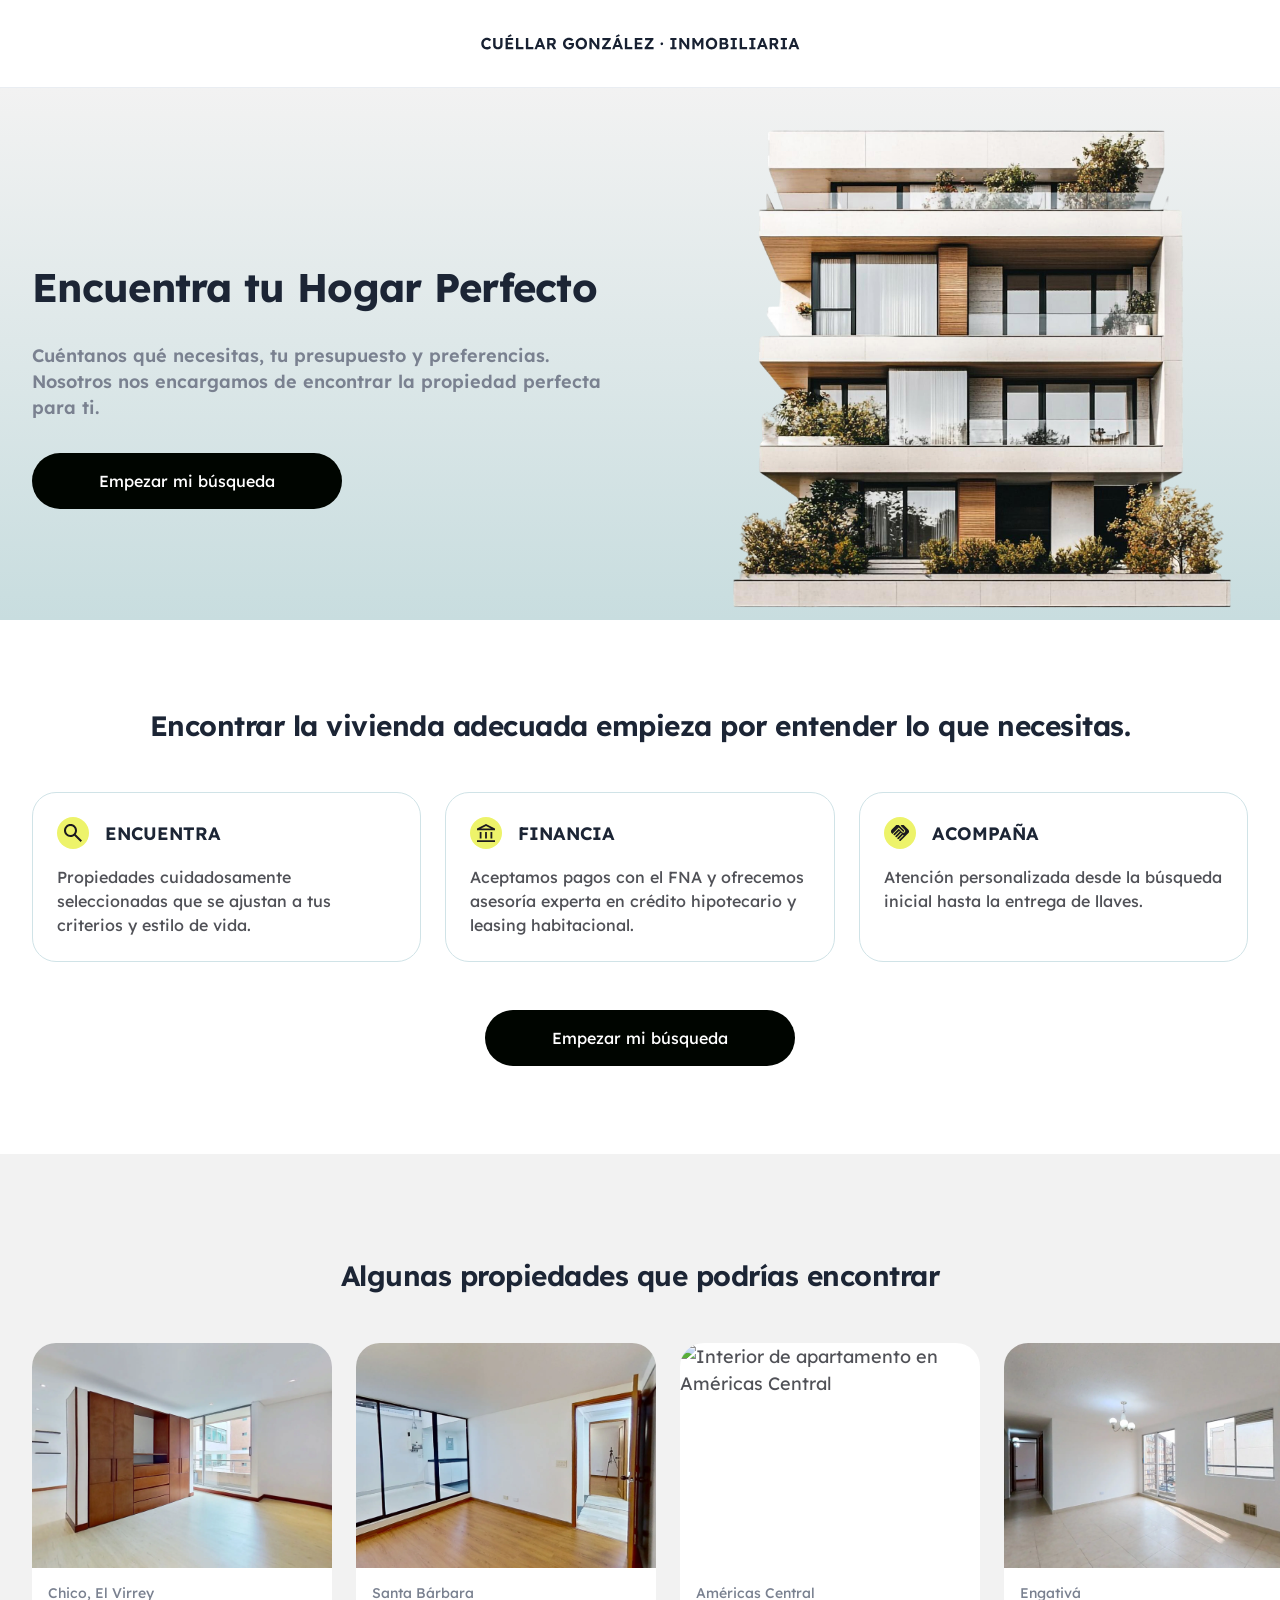
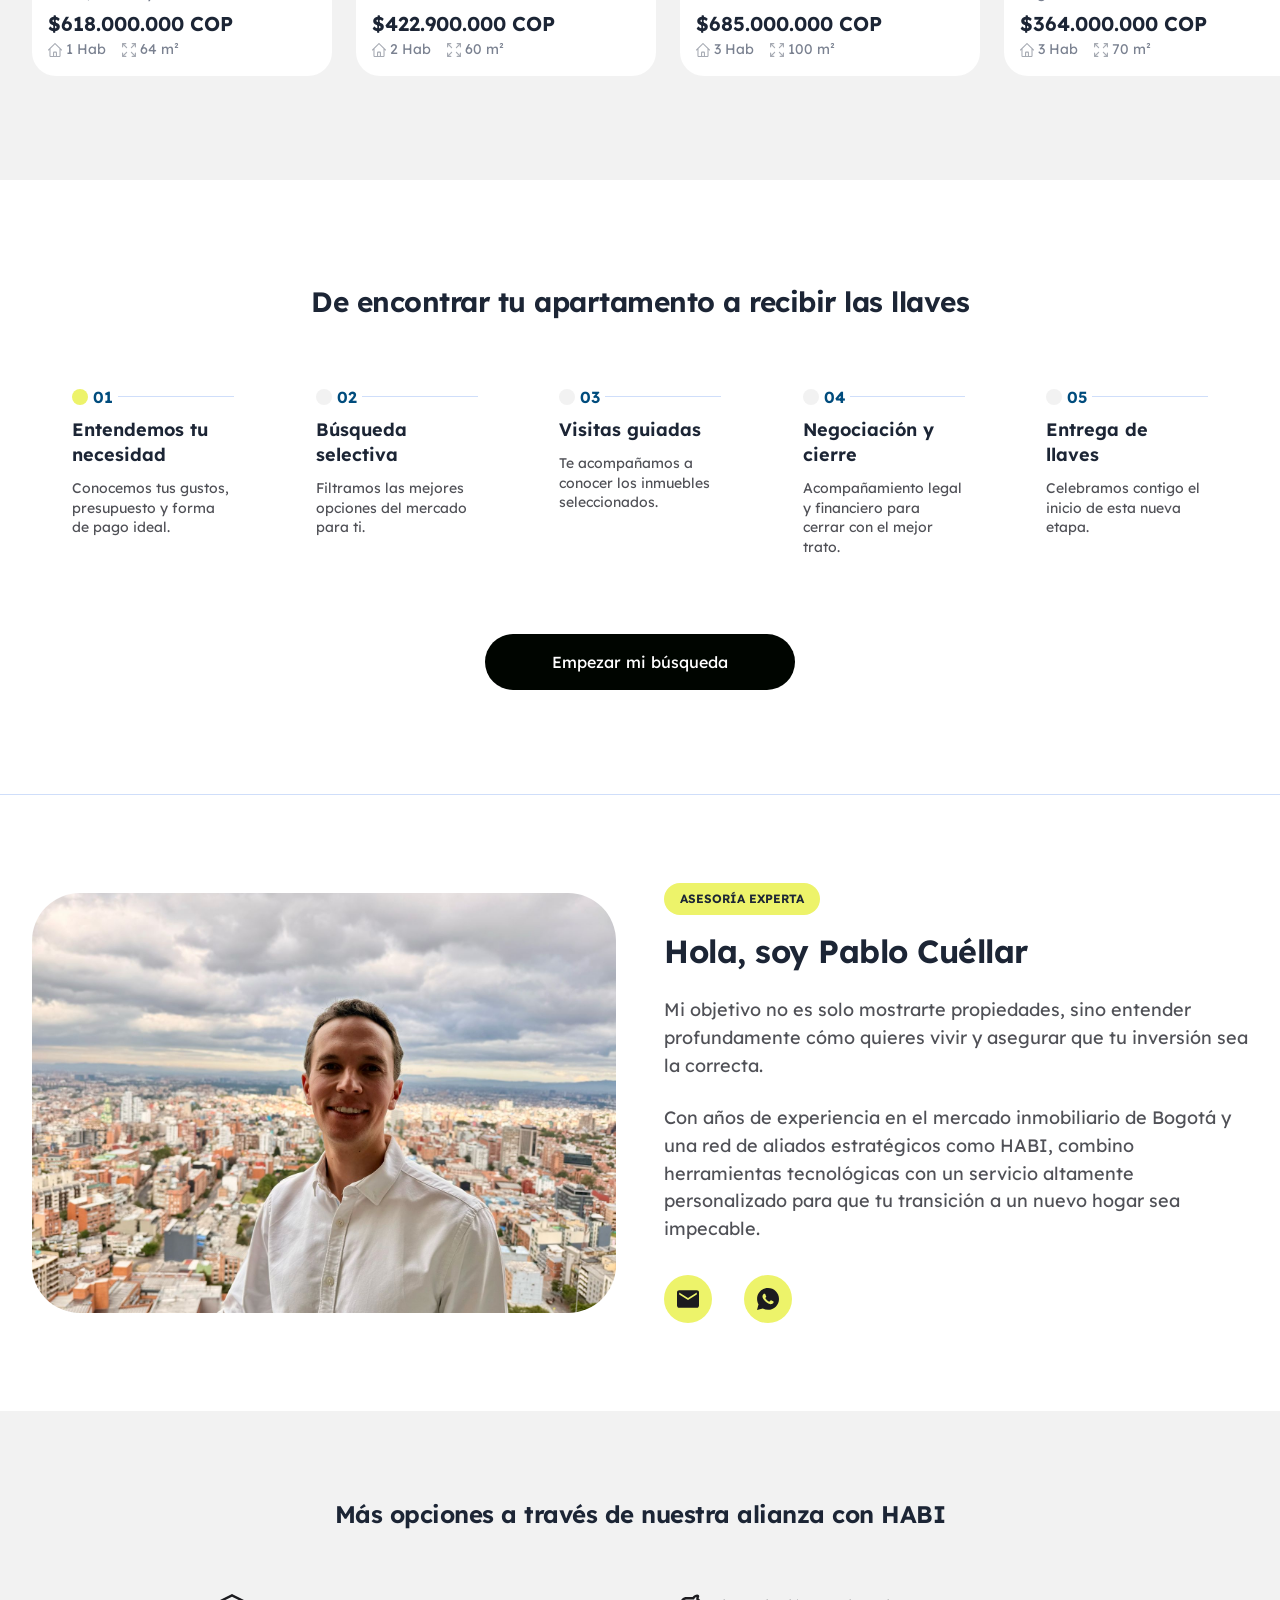
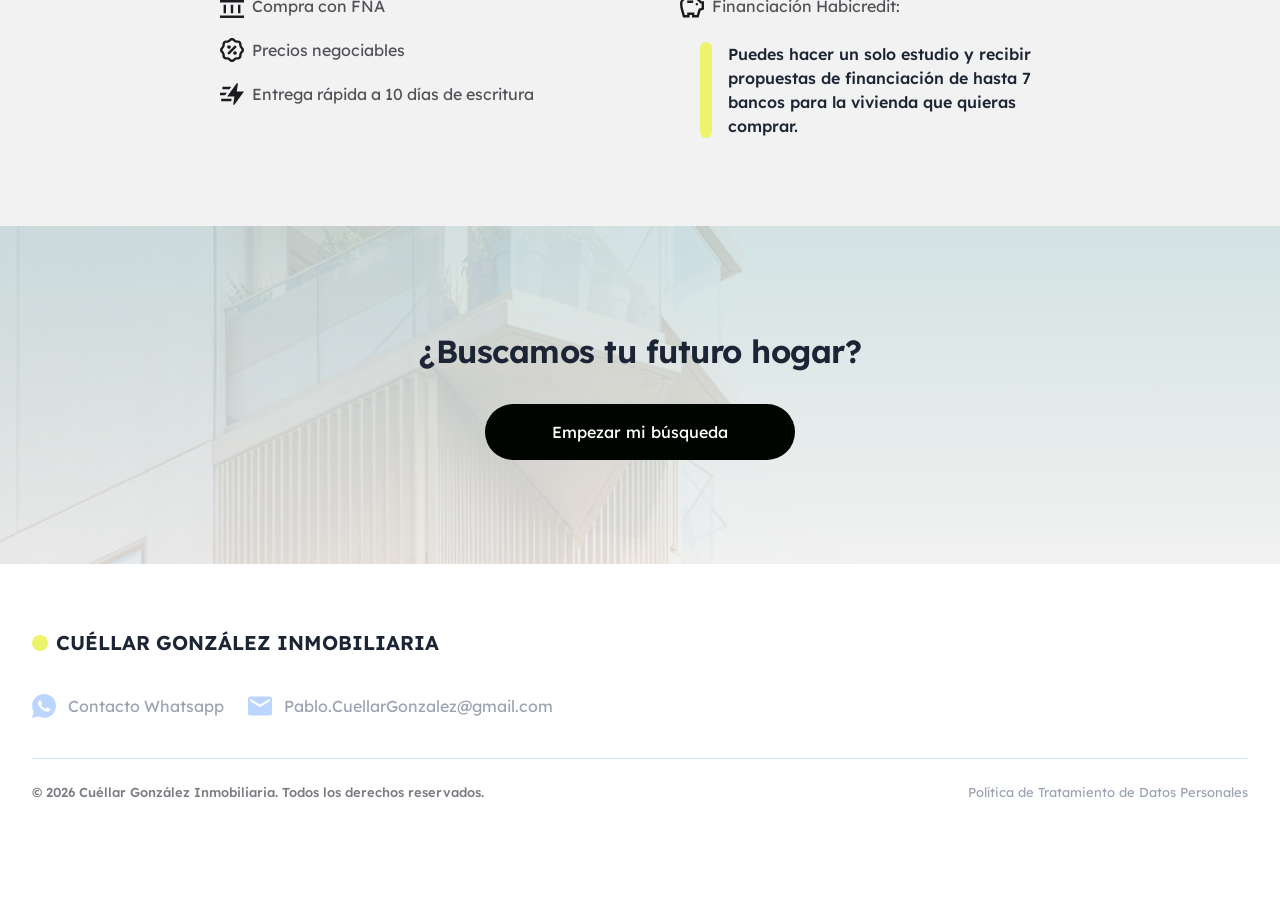
==== index.html @ c47282d3 "Build responsive landing page" ====
<!DOCTYPE html>
<html lang="es">
<head>
  <meta charset="UTF-8">
  <meta name="viewport" content="width=device-width, initial-scale=1.0">
  <title>Cuéllar González · Inmobiliaria</title>
  <link rel="stylesheet" href="style.css">
</head>
<body>
  <header class="site-header"><a href="#inicio" aria-label="Cuéllar González Inmobiliaria, inicio"><img src="Assets/Logo/Logo_CuellarGonzalez.svg" alt="Cuéllar González · Inmobiliaria" width="350" height="20"></a></header>
  <main id="inicio">
    <section class="hero" aria-labelledby="hero-title">
      <div class="container hero-layout">
        <div class="hero-copy"><h1 id="hero-title">Encuentra tu Hogar Perfecto</h1><p>Cuéntanos qué necesitas, tu presupuesto y preferencias. Nosotros nos encargamos de encontrar la propiedad perfecta para ti.</p><button class="button" type="button">Empezar mi búsqueda</button></div>
        <div class="hero-image"><img src="Assets/Images/Hero image.png" alt="Edificio de apartamentos con balcones y terrazas" width="819" height="854" fetchpriority="high"></div>
      </div>
    </section>
    <section class="section services" aria-labelledby="services-title"><div class="container">
      <h2 id="services-title">Encontrar la vivienda adecuada empieza por entender lo que necesitas.</h2>
      <div class="service-grid">
        <article class="card service-card"><h3><span class="icon-circle"><img class="icon " src="Assets/Icons/Search.svg" alt="" width="24" height="24"></span>ENCUENTRA</h3><p>Propiedades cuidadosamente seleccionadas que se ajustan a tus criterios y estilo de vida.</p></article>
        <article class="card service-card"><h3><span class="icon-circle"><img class="icon " src="Assets/Icons/Finance.svg" alt="" width="24" height="24"></span>FINANCIA</h3><p>Aceptamos pagos con el FNA y ofrecemos asesoría experta en crédito hipotecario y leasing habitacional.</p></article>
        <article class="card service-card"><h3><span class="icon-circle"><img class="icon " src="Assets/Icons/Support.svg" alt="" width="24" height="24"></span>ACOMPAÑA</h3><p>Atención personalizada desde la búsqueda inicial hasta la entrega de llaves.</p></article>
      </div><div class="section-action"><button class="button" type="button">Empezar mi búsqueda</button></div>
    </div></section>
    <section class="section properties" aria-labelledby="properties-title">
      <div class="container"><h2 id="properties-title">Algunas propiedades que podrías encontrar</h2></div>
      <div class="property-track" role="region" aria-label="Propiedades" tabindex="0">
        <article class="card property-card"><img class="property-image" src="Assets/Properties/aptoChico1.webp" alt="Interior de apartamento en Chico, El Virrey" width="2133" height="1200"><div class="property-body"><h3>Chico, El Virrey</h3><p class="property-price">$618.000.000 COP</p><p class="property-meta"><span><img class="icon " src="Assets/Icons/Habitaciones.svg" alt="" width="24" height="24">1 Hab</span><span><img class="icon " src="Assets/Icons/sq meters.svg" alt="" width="24" height="24">64 m²</span></p></div></article>
        <article class="card property-card"><img class="property-image" src="Assets/Properties/aptoSantaBarbara2.webp" alt="Interior de apartamento en Santa Bárbara" width="2133" height="1200"><div class="property-body"><h3>Santa Bárbara</h3><p class="property-price">$422.900.000 COP</p><p class="property-meta"><span><img class="icon " src="Assets/Icons/Habitaciones.svg" alt="" width="24" height="24">2 Hab</span><span><img class="icon " src="Assets/Icons/sq meters.svg" alt="" width="24" height="24">60 m²</span></p></div></article>
        <article class="card property-card"><img class="property-image" src="Assets/Properties/aptoAméricasCentral3.webp" alt="Interior de apartamento en Américas Central" width="2133" height="1200"><div class="property-body"><h3>Américas Central</h3><p class="property-price">$685.000.000 COP</p><p class="property-meta"><span><img class="icon " src="Assets/Icons/Habitaciones.svg" alt="" width="24" height="24">3 Hab</span><span><img class="icon " src="Assets/Icons/sq meters.svg" alt="" width="24" height="24">100 m²</span></p></div></article>
        <article class="card property-card"><img class="property-image" src="Assets/Properties/aptoEnagtiva4.webp" alt="Interior de apartamento en Engativá" width="2133" height="1200"><div class="property-body"><h3>Engativá</h3><p class="property-price">$364.000.000 COP</p><p class="property-meta"><span><img class="icon " src="Assets/Icons/Habitaciones.svg" alt="" width="24" height="24">3 Hab</span><span><img class="icon " src="Assets/Icons/sq meters.svg" alt="" width="24" height="24">70 m²</span></p></div></article>
        <article class="card property-card"><img class="property-image" src="Assets/Properties/aptoPlazaImperial5.webp" alt="Interior de apartamento en Plaza Imperial, Suba" width="2133" height="1200"><div class="property-body"><h3>Plaza Imperial / Suba</h3><p class="property-price">$227.000.000 COP</p><p class="property-meta"><span><img class="icon " src="Assets/Icons/Habitaciones.svg" alt="" width="24" height="24">3 Hab</span><span><img class="icon " src="Assets/Icons/sq meters.svg" alt="" width="24" height="24">46 m²</span></p></div></article>
      </div>
    </section>
    <section class="section journey" aria-labelledby="journey-title"><div class="container">
      <h2 id="journey-title">De encontrar tu apartamento a recibir las llaves</h2>
      <ol class="journey-list">
        <li><span class="step-number" aria-hidden="true">01</span><div class="step-copy"><h3>Entendemos tu necesidad</h3><p>Conocemos tus gustos, presupuesto y forma de pago ideal.</p></div></li>
        <li><span class="step-number" aria-hidden="true">02</span><div class="step-copy"><h3>Búsqueda selectiva</h3><p>Filtramos las mejores opciones del mercado para ti.</p></div></li>
        <li><span class="step-number" aria-hidden="true">03</span><div class="step-copy"><h3>Visitas guiadas</h3><p>Te acompañamos a conocer los inmuebles seleccionados.</p></div></li>
        <li><span class="step-number" aria-hidden="true">04</span><div class="step-copy"><h3>Negociación y cierre</h3><p>Acompañamiento legal y financiero para cerrar con el mejor trato.</p></div></li>
        <li><span class="step-number" aria-hidden="true">05</span><div class="step-copy"><h3>Entrega de llaves</h3><p>Celebramos contigo el inicio de esta nueva etapa.</p></div></li>
      </ol><div class="section-action"><button class="button" type="button">Empezar mi búsqueda</button></div>
    </div></section>
    <section class="section profile" aria-labelledby="profile-title"><div class="container profile-layout">
      <img class="portrait" src="Assets/Team/Foto_Pablo.jpeg" alt="Pablo Cuéllar con una vista de Bogotá al fondo" width="1600" height="1200">
      <div class="profile-copy"><span class="badge">ASESORÍA EXPERTA</span><h2 id="profile-title">Hola, soy Pablo Cuéllar</h2><p>Mi objetivo no es solo mostrarte propiedades, sino entender profundamente cómo quieres vivir y asegurar que tu inversión sea la correcta.</p><p>Con años de experiencia en el mercado inmobiliario de Bogotá y una red de aliados estratégicos como HABI, combino herramientas tecnológicas con un servicio altamente personalizado para que tu transición a un nuevo hogar sea impecable.</p>
        <div class="contact-actions"><a class="icon-circle" href="mailto:Pablo.CuellarGonzalez@gmail.com" aria-label="Enviar correo a Pablo"><img class="icon " src="Assets/Icons/Email.svg" alt="" width="24" height="24"></a><button class="icon-circle" type="button" aria-label="Contacto Whatsapp"><img class="icon " src="Assets/Icons/Whatsapp.svg" alt="" width="24" height="24"></button></div>
      </div>
    </div></section>
    <section class="section alliance" aria-labelledby="alliance-title"><div class="container">
      <h2 id="alliance-title">Más opciones a través de nuestra alianza con HABI</h2>
      <div class="alliance-layout"><ul class="benefit-list">
        <li><img class="icon " src="Assets/Icons/Finance.svg" alt="" width="24" height="24">Compra con FNA</li><li><img class="icon " src="Assets/Icons/Discount.svg" alt="" width="24" height="24">Precios negociables</li><li><img class="icon " src="Assets/Icons/Fast.svg" alt="" width="24" height="24">Entrega rápida a 10 días de escritura</li>
      </ul><div class="financing"><p><img class="icon " src="Assets/Icons/savings.svg" alt="" width="24" height="24">Financiación Habicredit:</p><p class="financing-detail">Puedes hacer un solo estudio y recibir propuestas de financiación de hasta 7 bancos para la vivienda que quieras comprar.</p></div></div>
    </div></section>
    <section class="final-cta" aria-labelledby="cta-title">
      <div class="container"><h2 id="cta-title">¿Buscamos tu futuro hogar?</h2><button class="button" type="button">Empezar mi búsqueda</button></div>
    </section>
  </main>
  <footer class="site-footer"><div class="container">
    <p class="footer-brand">CUÉLLAR GONZÁLEZ<span class="desktop-brand"> INMOBILIARIA</span></p><p class="mobile-brand">Inmobiliaria &amp; Aliado HABI</p>
    <div class="footer-contact"><button type="button"><img class="icon " src="Assets/Icons/Whatsapp.svg" alt="" width="24" height="24">Contacto Whatsapp</button><a href="mailto:Pablo.CuellarGonzalez@gmail.com"><img class="icon " src="Assets/Icons/Email.svg" alt="" width="24" height="24">Pablo.CuellarGonzalez@gmail.com</a></div>
    <div class="footer-bottom"><p>© 2026 Cuéllar González Inmobiliaria. Todos los derechos reservados.</p><a href="Assets/Documents/Politica_Tratamiento_Datos_Persona_Natural_Agente_Inmobiliario.docx">Política de Tratamiento de Datos Personales</a></div>
  </div></footer>
</body>
</html>
---- style.css ----
@font-face {
  font-family: "Lexend Deca";
  src: url("Assets/Fonts/Lexend_Deca/LexendDeca-VariableFont_wght.ttf") format("truetype");
  font-weight: 100 900;
  font-style: normal;
  font-display: swap;
}

:root {
  --color-text: #1c2535;
  --color-body: #505157;
  --color-muted: #7a8190;
  --color-white: #fff;
  --color-gray: #f2f2f2;
  --color-yellow: #edf36a;
  --color-line: #d0e3e7;
  --color-blue-line: #cfdefa;
  --color-button: #000500;
  --color-step: #004c7d;
  --font-family: "Lexend Deca", sans-serif;
  --font-body: 18px;
  --font-h1: 40px;
  --font-h2: 28px;
  --space-small: 16px;
  --space-medium: 24px;
  --space-large: 48px;
  --section-space: 88px;
  --radius-card: 24px;
  --radius-portrait: 48px;
  --radius-pill: 999px;
  --container-width: 1260px;
  --gutter: 32px;
}

* { box-sizing: border-box; }
body { margin: 0; font-family: var(--font-family); font-size: var(--font-body); line-height: 1.5; color: var(--color-body); background: var(--color-white); }
h1, h2, h3, p { margin: 0; }
h1, h2, h3 { color: var(--color-text); }
h1 { font-size: var(--font-h1); font-weight: 700; line-height: 1.2; letter-spacing: -.7px; }
h2 { font-size: var(--font-h2); font-weight: 650; line-height: 1.3; letter-spacing: -.5px; }
h3 { font-size: 18px; font-weight: 650; line-height: 1.4; }
img { display: block; max-width: 100%; }
button, a { -webkit-tap-highlight-color: transparent; }
button { font: inherit; cursor: pointer; }
a { color: inherit; text-decoration: none; }
a:focus-visible, button:focus-visible, [tabindex]:focus-visible { outline: 3px solid var(--color-step); outline-offset: 5px; }
.container { width: min(var(--container-width), calc(100% - 2 * var(--gutter))); margin-inline: auto; }
.section { padding-block: var(--section-space); }
.section h2 { text-align: center; }
.button { display: inline-flex; justify-content: center; align-items: center; width: 310px; max-width: 100%; min-height: 56px; padding: 14px 24px; border: 0; border-radius: var(--radius-pill); background: var(--color-button); color: var(--color-white); font-size: 16px; font-weight: 450; line-height: 1.5; }
.section-action { margin-top: var(--space-large); text-align: center; }
.icon { flex-shrink: 0; width: 24px; height: 24px; object-fit: contain; }
.icon-circle { display: inline-flex; align-items: center; justify-content: center; flex-shrink: 0; width: 32px; height: 32px; border: 0; border-radius: 50%; background: var(--color-yellow); padding: 7px; }
.icon-circle .icon { width: 100%; height: 100%; }
.card { overflow: hidden; border-radius: var(--radius-card); background: var(--color-white); }
.site-header { height: 88px; display: flex; align-items: center; justify-content: center; border-bottom: 1px solid #e9edf2; }
.site-header a { width: min(400px, calc(100% - 40px)); padding: 16px 0; }
.site-header img { width: 100%; height: auto; }
.hero { background: linear-gradient(#f2f2f2, #c8dddf); }
.hero-layout { display: grid; grid-template-columns: 1fr 1fr; gap: 48px; height: 532px; align-items: center; }
.hero-copy { transform: translateY(32px); }
.hero-copy p { max-width: 580px; margin: 32px 0; color: var(--color-muted); font-weight: 600; line-height: 1.45; }
.hero-image { width: 550px; max-width: 100%; height: 100%; justify-self: end; overflow: hidden; position: relative; }
.hero-image img { position: absolute; width: 100%; max-width: none; height: auto; bottom: -65px; left: 0; }
.service-grid { display: grid; grid-template-columns: repeat(3, minmax(0, 1fr)); gap: 24px; margin-top: 48px; }
.service-card { border: 1px solid var(--color-line); padding: 24px; }
.service-card h3 { display: flex; align-items: center; gap: 16px; font-size: 18px; }
.service-card p { font-size: 16px; font-weight: 450; margin-top: 16px; line-height: 1.5; }
.services { padding-bottom: 88px; }
.properties { background: var(--color-gray); padding-block: 104px; }
.property-track { display: flex; gap: 24px; overflow-x: auto; scroll-snap-type: x mandatory; scroll-padding-inline: max(var(--gutter), calc((100vw - var(--container-width)) / 2 + 20px)); padding: 48px max(var(--gutter), calc((100vw - var(--container-width)) / 2 + 20px)) 0; scrollbar-width: none; }
.property-track::-webkit-scrollbar { display: none; }
.property-card { flex: 0 0 300px; scroll-snap-align: start; }
.property-image { width: 100%; height: auto; aspect-ratio: 4 / 3; object-fit: cover; object-position: center; }
.property-body { padding: 16px; }
.property-body h3 { color: var(--color-muted); font-size: 14px; font-weight: 450; }
.property-price { font-size: 20px; color: var(--color-text); font-weight: 650; margin-top: 6px; white-space: nowrap; }
.property-meta { display: flex; align-items: center; gap: 16px; color: var(--color-muted); font-size: 14px; }
.property-meta span { display: inline-flex; align-items: center; gap: 4px; }
.property-meta .icon { width: 14px; height: 14px; opacity: .6; }
.journey { padding-block: 104px; }
.journey-list { display: grid; grid-template-columns: repeat(5, 162px); justify-content: space-between; gap: 24px; margin: 64px 40px 0; padding: 0; list-style: none; }
.step-number { display: flex; align-items: center; gap: 5px; color: var(--color-step); font-size: 16px; font-weight: 650; }
.step-number::before { content: ""; width: 16px; height: 16px; border-radius: 50%; background: var(--color-gray); flex-shrink: 0; }
.journey-list li:first-child .step-number::before { background: var(--color-yellow); }
.step-number::after { content: ""; flex: 1; height: 1px; background: var(--color-blue-line); }
.step-copy h3 { margin-top: 8px; max-width: 155px; }
.step-copy p { font-size: 14px; line-height: 1.4; margin-top: 12px; }
.journey .section-action { margin-top: 76px; }
.profile { border-top: 1px solid var(--color-blue-line); }
.profile-layout { display: grid; grid-template-columns: 1fr 1fr; gap: 48px; align-items: center; }
.portrait { width: 100%; height: 420px; border-radius: var(--radius-portrait); object-fit: cover; object-position: center; }
.badge { display: inline-block; padding: 7px 16px; border-radius: var(--radius-pill); color: var(--color-text); background: var(--color-yellow); font-size: 12px; line-height: 1.5; font-weight: 650; }
.profile-copy h2 { font-size: 32px; text-align: left; margin-top: 16px; }
.profile-copy p { margin-top: 24px; line-height: 1.55; }
.contact-actions { display: flex; gap: 32px; margin-top: 32px; }
.contact-actions .icon-circle { width: 48px; height: 48px; padding: 13px; }
.alliance { background: var(--color-gray); }
.alliance h2 { font-size: 24px; }
.alliance-layout { display: grid; grid-template-columns: 1fr 1fr; gap: 80px; max-width: 840px; margin: 64px auto 0; font-size: 16px; }
.benefit-list { list-style: none; padding: 0; margin: 0; }
.benefit-list li, .financing > p:first-child { display: flex; align-items: center; gap: 8px; }
.benefit-list li + li { margin-top: 20px; }
.financing-detail { position: relative; margin: 24px 0 0 20px; padding-left: 28px; font-weight: 550; color: var(--color-text); line-height: 1.5; }
.financing-detail::before { content: ""; position: absolute; left: 0; top: 0; bottom: 0; width: 12px; border-radius: var(--radius-pill); background: var(--color-yellow); }
.final-cta { position: relative; overflow: hidden; display: grid; place-items: center; min-height: 338px; background: url("Assets/Images/CTA image.png") left center / 100% auto no-repeat, linear-gradient(#cddfe1, #f1f1f1); text-align: center; }
.final-cta .container { position: relative; }
.final-cta h2 { font-size: 32px; margin-bottom: 32px; }
.site-footer { padding: 64px 0 100px; }
.footer-brand { display: flex; align-items: center; font-size: 20px; font-weight: 650; color: var(--color-text); }
.footer-brand::before { content: ""; width: 16px; height: 16px; margin-right: 8px; background: var(--color-yellow); border-radius: 50%; }
.desktop-brand { white-space: pre; }
.mobile-brand { display: none; }
.footer-contact { display: flex; align-items: center; gap: 24px; margin-top: 36px; color: #9ba3b2; font-size: 16px; }
.footer-contact a, .footer-contact button { display: inline-flex; align-items: center; gap: 12px; }
.footer-contact button { padding: 0; border: 0; color: inherit; background: none; }
.footer-contact .icon { filter: invert(89%) sepia(17%) saturate(614%) hue-rotate(182deg) brightness(100%); }
.footer-bottom { display: flex; justify-content: space-between; gap: 32px; margin-top: 40px; padding-top: 24px; border-top: 1px solid var(--color-blue-line); font-size: 13px; }
.footer-bottom p { font-weight: 550; color: #7a7d84; }
.footer-bottom a { color: #9ba3b2; }

@media (max-width: 1100px) and (min-width: 701px) {
  :root { --font-h1: 34px; --gutter: 28px; }
  .hero-layout { gap: 24px; }
  .hero-image { height: 100%; align-self: end; }
  .hero-image img { bottom: -45px; }
  .journey-list { grid-template-columns: repeat(5, 1fr); margin-inline: 0; }
  .profile-layout { gap: 32px; }
  .portrait { height: 440px; }
  .alliance-layout { gap: 40px; }
}

@media (max-width: 700px) {
  :root { --gutter: 20px; --section-space: 64px; --font-h1: 36px; --font-h2: 28px; --radius-card: 24px; --radius-portrait: 28px; }
  .site-header { height: 80px; }
  .site-header a { width: min(350px, calc(100% - 40px)); }
  .hero-layout { height: auto; grid-template-columns: 1fr; gap: 32px; }
  .hero-copy { padding-top: 64px; text-align: center; transform: none; }
  .hero-copy h1 { max-width: 340px; margin-inline: auto; }
  .hero-copy p { margin: 32px auto; font-size: 18px; font-weight: 450; line-height: 1.45; }
  .hero-image { width: calc(100% + 40px); max-width: none; height: auto; aspect-ratio: 1020 / 948; margin-left: -20px; justify-self: start; }
  .hero-image img { width: 110%; left: -5%; bottom: -48px; }
  .button { width: 310px; min-height: 56px; font-size: 16px; }
  .section h2 { text-align: left; }
  .services { padding-block: 64px; }
  .service-grid { grid-template-columns: 1fr; gap: 24px; margin-top: 24px; }
  .service-card { padding: 24px; }
  .service-card h3 { font-size: 16px; }
  .service-card p { font-size: 16px; line-height: 1.5; }
  .section-action { margin-top: 24px; }
  .properties { padding-block: 64px; }
  .property-track { padding: 32px 20px 0; scroll-padding-inline: 20px; gap: 24px; }
  .property-card { flex-basis: 300px; }
  .journey { padding-block: 64px; }
  .journey-list { display: flex; flex-direction: column; gap: 28px; margin: 32px 0 0; }
  .journey-list li { position: relative; }
  .step-number { gap: 5px; }
  .step-number::after { display: none; }
  .step-copy { border-left: 1px solid var(--color-blue-line); padding-left: 12px; margin-left: 8px; }
  .step-copy h3 { font-size: 20px; max-width: none; margin-top: 8px; }
  .step-copy p { font-size: 18px; line-height: 1.45; margin-top: 8px; }
  .journey .section-action { margin-top: 32px; }
  .profile { border-top: 0; padding-top: 64px; }
  .profile-layout { grid-template-columns: 1fr; gap: 32px; }
  .portrait { height: auto; aspect-ratio: 1.44; }
  .badge { font-size: 12px; padding: 5px 12px; }
  .profile-copy h2 { font-size: 32px; max-width: 300px; margin-top: 16px; }
  .profile-copy p { font-size: 18px; margin-top: 24px; line-height: 1.5; }
  .contact-actions { margin-top: 32px; }
  .alliance h2 { font-size: 24px; }
  .alliance-layout { grid-template-columns: 1fr; gap: 20px; margin-top: 24px; font-size: 16px; }
  .benefit-list li + li { margin-top: 20px; }
  .financing-detail { margin-top: 24px; padding-left: 28px; }
  .final-cta { min-height: 376px; background-size: cover, auto; background-position: center, center; }
  .final-cta h2 { max-width: 320px; margin-inline: auto; font-size: 32px; }
  .site-footer { padding: 64px 0; }
  .footer-brand { font-size: 20px; }
  .footer-brand::before { width: 16px; height: 16px; }
  .desktop-brand { display: none; }
  .mobile-brand { display: block; font-size: 16px; margin-top: 12px; }
  .footer-contact { align-items: flex-start; flex-direction: column; gap: 16px; margin-top: 36px; font-size: 14px; }
  .footer-contact .icon { width: 16px; height: 16px; }
  .footer-contact a { gap: 8px; overflow-wrap: anywhere; }
  .footer-bottom { flex-direction: column; gap: 20px; margin-top: 32px; padding-top: 20px; font-size: 14px; }
}

/* Interaction feedback changes paint only, preserving dimensions and layout. */
.button,
.contact-actions .icon-circle {
  transition: opacity 180ms ease, box-shadow 180ms ease;
}

.footer-contact a,
.footer-contact button,
.footer-bottom a {
  transition: color 180ms ease;
}

/* Hover is an enhancement for precise pointers, never a touch requirement. */
@media (hover: hover) and (pointer: fine) {
  .button:hover {
    box-shadow: 0 0 0 2px var(--color-yellow);
  }

  .contact-actions .icon-circle:hover {
    box-shadow: 0 0 0 2px var(--color-gray);
  }

  .footer-contact a:hover,
  .footer-contact button:hover,
  .footer-bottom a:hover {
    color: var(--color-text);
    text-decoration: underline;
    text-underline-offset: .2em;
  }
}

.button:active {
  opacity: .9;
}

.contact-actions .icon-circle:active {
  opacity: .9;
}

.footer-contact a:active,
.footer-contact button:active,
.footer-bottom a:active {
  color: var(--color-step);
}

/* The existing global focus-visible outline also covers text links and the
   scrollable property row. Keep it immediate and visible on these controls. */
.button:focus-visible,
.contact-actions .icon-circle:focus-visible {
  outline: 3px solid var(--color-step);
  outline-offset: 5px;
}

@media (prefers-reduced-motion: reduce) {
  .button,
  .contact-actions .icon-circle,
  .footer-contact a,
  .footer-contact button,
  .footer-bottom a {
    transition: none;
  }
}
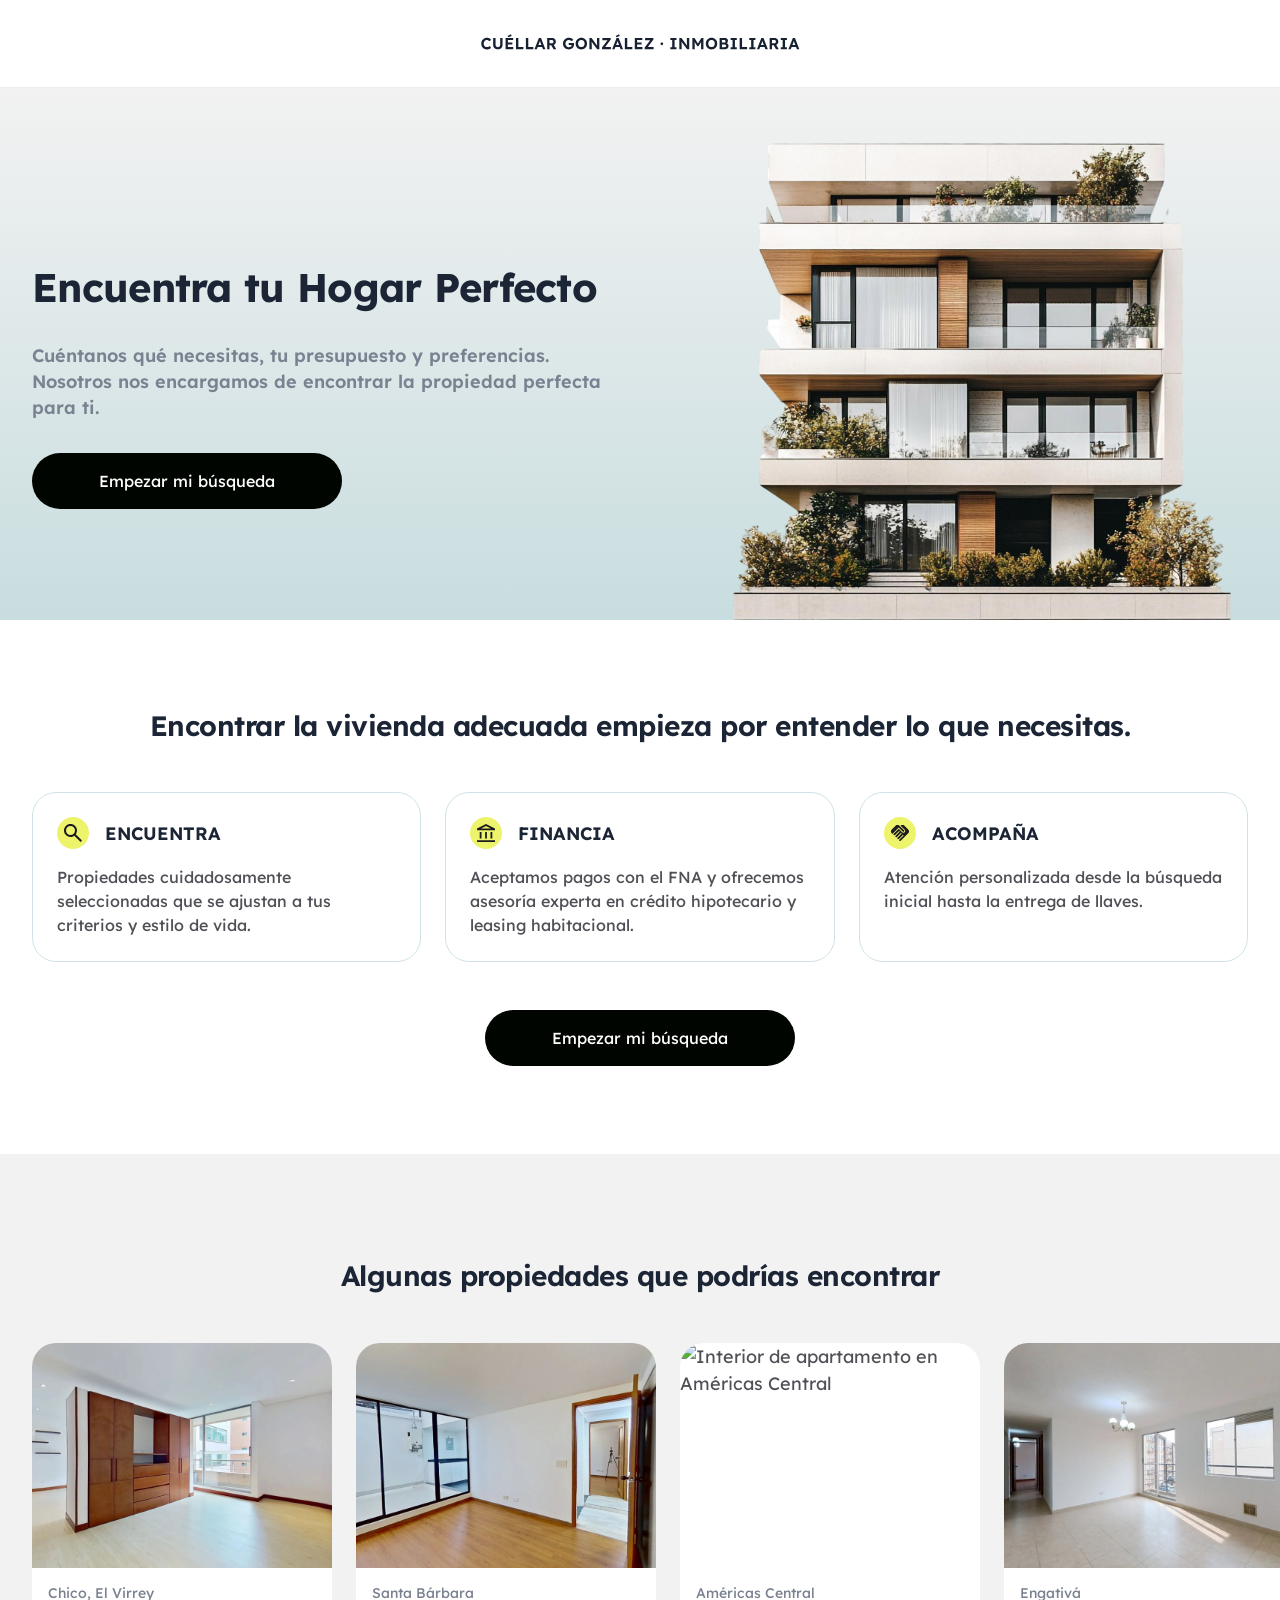
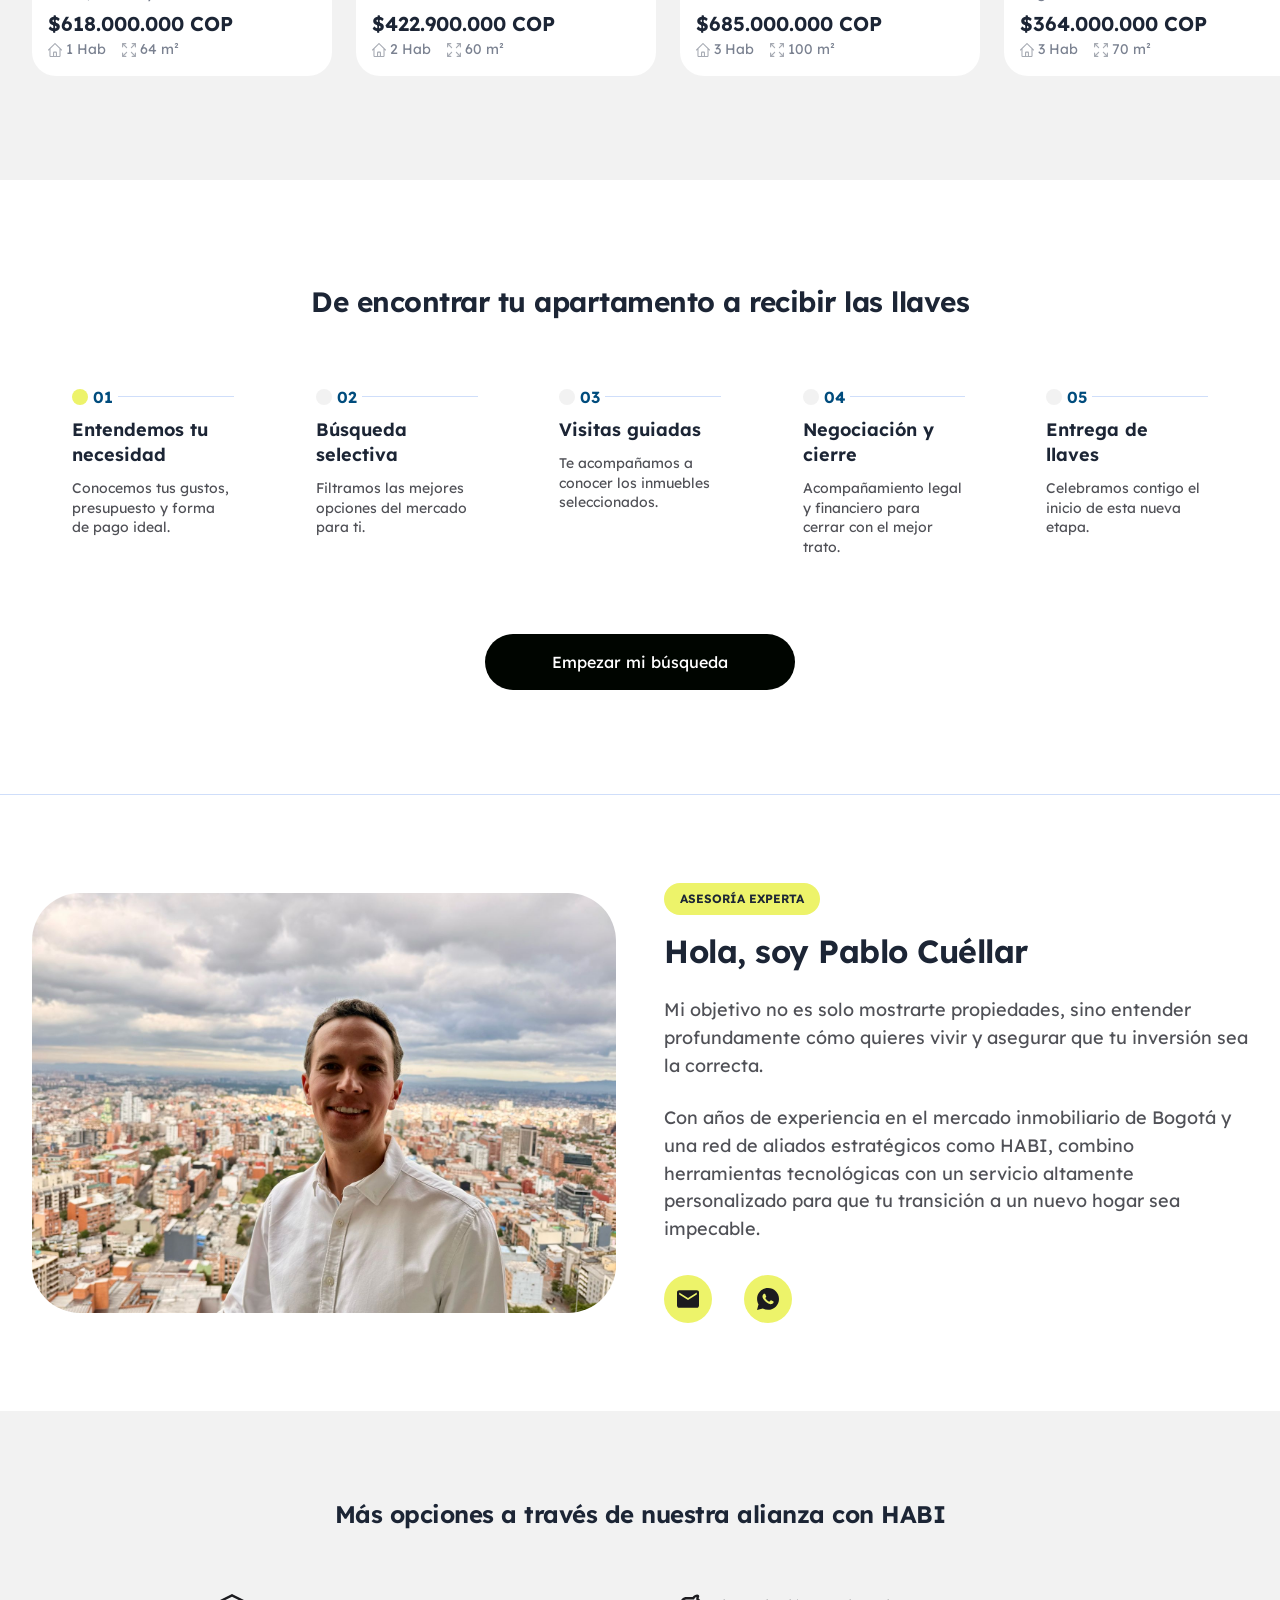
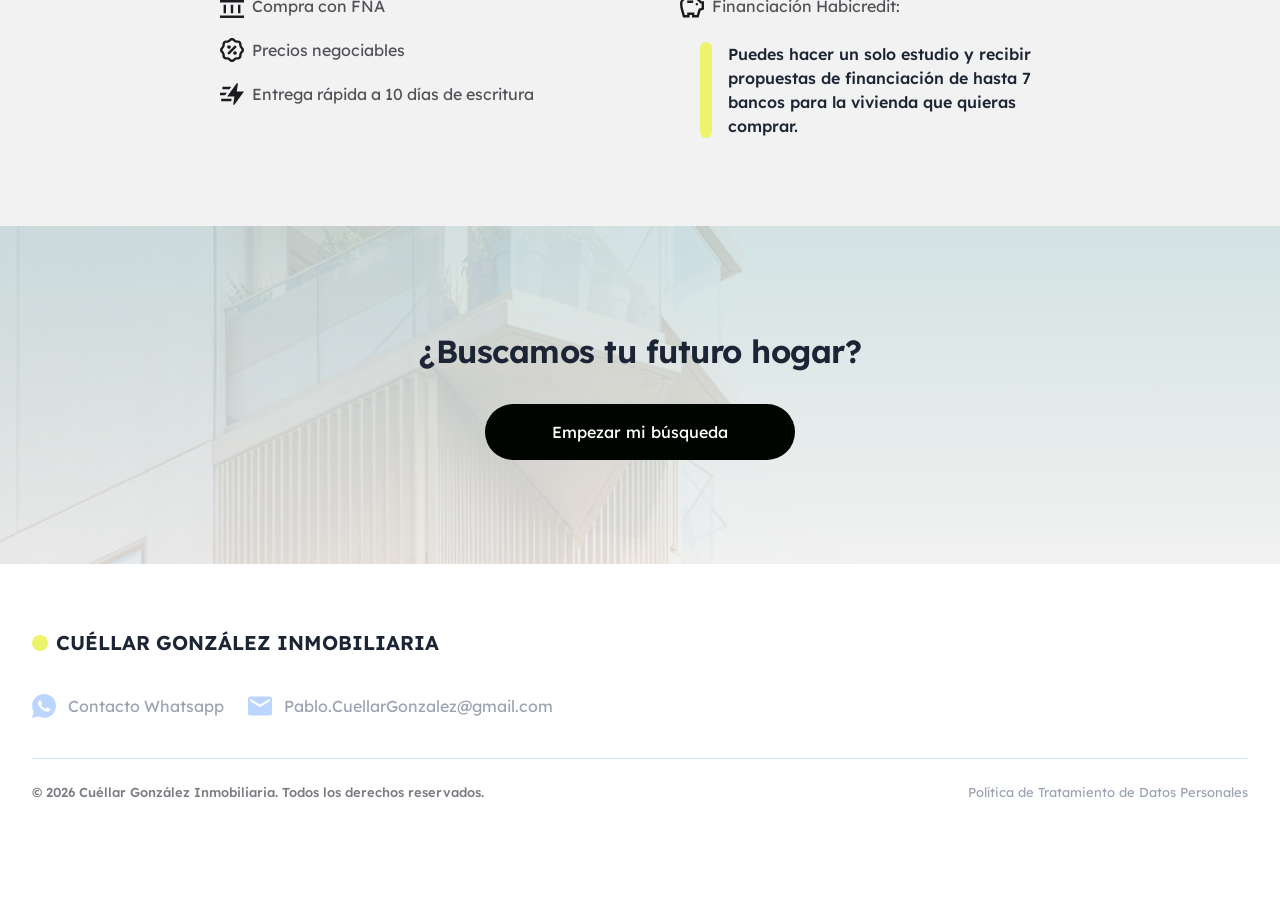
==== commit c994c880: "Finalize responsive form and hero polish" ====
--- a/index.html
+++ b/index.html
@@ -11,7 +11,7 @@
   <main id="inicio">
     <section class="hero" aria-labelledby="hero-title">
       <div class="container hero-layout">
-        <div class="hero-copy"><h1 id="hero-title">Encuentra tu Hogar Perfecto</h1><p>Cuéntanos qué necesitas, tu presupuesto y preferencias. Nosotros nos encargamos de encontrar la propiedad perfecta para ti.</p><button class="button" type="button">Empezar mi búsqueda</button></div>
+        <div class="hero-copy"><h1 id="hero-title">Encuentra tu Hogar Perfecto</h1><p>Cuéntanos qué necesitas, tu presupuesto y preferencias. Nosotros nos encargamos de encontrar la propiedad perfecta para ti.</p><button class="button" type="button" data-form-open>Empezar mi búsqueda</button></div>
         <div class="hero-image"><img src="Assets/Images/Hero image.png" alt="Edificio de apartamentos con balcones y terrazas" width="819" height="854" fetchpriority="high"></div>
       </div>
     </section>
@@ -21,7 +21,7 @@
         <article class="card service-card"><h3><span class="icon-circle"><img class="icon " src="Assets/Icons/Search.svg" alt="" width="24" height="24"></span>ENCUENTRA</h3><p>Propiedades cuidadosamente seleccionadas que se ajustan a tus criterios y estilo de vida.</p></article>
         <article class="card service-card"><h3><span class="icon-circle"><img class="icon " src="Assets/Icons/Finance.svg" alt="" width="24" height="24"></span>FINANCIA</h3><p>Aceptamos pagos con el FNA y ofrecemos asesoría experta en crédito hipotecario y leasing habitacional.</p></article>
         <article class="card service-card"><h3><span class="icon-circle"><img class="icon " src="Assets/Icons/Support.svg" alt="" width="24" height="24"></span>ACOMPAÑA</h3><p>Atención personalizada desde la búsqueda inicial hasta la entrega de llaves.</p></article>
-      </div><div class="section-action"><button class="button" type="button">Empezar mi búsqueda</button></div>
+      </div><div class="section-action"><button class="button" type="button" data-form-open>Empezar mi búsqueda</button></div>
     </div></section>
     <section class="section properties" aria-labelledby="properties-title">
       <div class="container"><h2 id="properties-title">Algunas propiedades que podrías encontrar</h2></div>
@@ -41,7 +41,7 @@
         <li><span class="step-number" aria-hidden="true">03</span><div class="step-copy"><h3>Visitas guiadas</h3><p>Te acompañamos a conocer los inmuebles seleccionados.</p></div></li>
         <li><span class="step-number" aria-hidden="true">04</span><div class="step-copy"><h3>Negociación y cierre</h3><p>Acompañamiento legal y financiero para cerrar con el mejor trato.</p></div></li>
         <li><span class="step-number" aria-hidden="true">05</span><div class="step-copy"><h3>Entrega de llaves</h3><p>Celebramos contigo el inicio de esta nueva etapa.</p></div></li>
-      </ol><div class="section-action"><button class="button" type="button">Empezar mi búsqueda</button></div>
+      </ol><div class="section-action"><button class="button" type="button" data-form-open>Empezar mi búsqueda</button></div>
     </div></section>
     <section class="section profile" aria-labelledby="profile-title"><div class="container profile-layout">
       <img class="portrait" src="Assets/Team/Foto_Pablo.jpeg" alt="Pablo Cuéllar con una vista de Bogotá al fondo" width="1600" height="1200">
@@ -56,7 +56,7 @@
       </ul><div class="financing"><p><img class="icon " src="Assets/Icons/savings.svg" alt="" width="24" height="24">Financiación Habicredit:</p><p class="financing-detail">Puedes hacer un solo estudio y recibir propuestas de financiación de hasta 7 bancos para la vivienda que quieras comprar.</p></div></div>
     </div></section>
     <section class="final-cta" aria-labelledby="cta-title">
-      <div class="container"><h2 id="cta-title">¿Buscamos tu futuro hogar?</h2><button class="button" type="button">Empezar mi búsqueda</button></div>
+      <div class="container"><h2 id="cta-title">¿Buscamos tu futuro hogar?</h2><button class="button" type="button" data-form-open>Empezar mi búsqueda</button></div>
     </section>
   </main>
   <footer class="site-footer"><div class="container">
@@ -64,5 +64,53 @@
     <div class="footer-contact"><button type="button"><img class="icon " src="Assets/Icons/Whatsapp.svg" alt="" width="24" height="24">Contacto Whatsapp</button><a href="mailto:Pablo.CuellarGonzalez@gmail.com"><img class="icon " src="Assets/Icons/Email.svg" alt="" width="24" height="24">Pablo.CuellarGonzalez@gmail.com</a></div>
     <div class="footer-bottom"><p>© 2026 Cuéllar González Inmobiliaria. Todos los derechos reservados.</p><a href="Assets/Documents/Politica_Tratamiento_Datos_Persona_Natural_Agente_Inmobiliario.docx">Política de Tratamiento de Datos Personales</a></div>
   </div></footer>
+  <dialog class="form-overlay" id="lead-form" aria-label="Encuentra tu casa perfecta">
+    <header class="form-header">
+      <p class="form-header-title"><span class="form-header-search">ENCUENTRA TU CASA PERFECTA</span><span class="form-header-brand">CUÉLLAR GONZÁLEZ · INMOBILIARIA</span></p>
+      <button class="form-back" type="button" aria-label="Volver al inicio">
+        <svg width="24" height="24" viewBox="0 0 24 24" fill="none" aria-hidden="true"><path d="M19 12H5m7-7-7 7 7 7" stroke="currentColor" stroke-width="2"/></svg>
+      </button>
+    </header>
+
+    <div class="form-content">
+      <section class="form-screen form-questions" aria-labelledby="form-question-title">
+        <div class="form-progress-row"><p id="form-step-label">PASO 1 DE 4</p><div class="form-progress" role="progressbar" aria-label="Progreso de las preguntas" aria-valuemin="0" aria-valuemax="4" aria-valuenow="1"><span></span></div></div>
+        <form class="form-step" id="form-questions" data-step="1" novalidate>
+          <div class="form-step-scroll">
+          <div class="form-question-intro"><h2 id="form-question-title" tabindex="-1">¿Dónde quieres vivir?</h2><p id="form-question-description" hidden></p></div>
+          <fieldset class="form-options" aria-labelledby="form-question-title"></fieldset>
+          <p class="form-error" id="form-question-error" role="alert" hidden></p>
+          </div>
+          <div class="form-actions"><button class="button form-continue" type="submit" aria-disabled="true">Continuar</button></div>
+        </form>
+      </section>
+
+      <section class="form-screen form-contact" aria-labelledby="form-contact-title" hidden>
+        <h2 id="form-contact-title" tabindex="-1">¡Ya sabemos que estás buscando!</h2>
+        <p class="form-supporting">Déjanos tus datos, enviaremos las propuestas que mejor hagan match contigo.</p>
+        <form id="form-contact" novalidate>
+          <div class="form-fields">
+            <div class="form-field"><label for="form-nombre">TU NOMBRE</label><div class="form-input-wrap"><input id="form-nombre" name="nombre" type="text" placeholder="Nombre" autocomplete="name" required aria-describedby="form-nombre-error"></div><p class="form-error" id="form-nombre-error" hidden></p></div>
+            <div class="form-field"><label for="form-whatsapp">WHATSAPP</label><div class="form-input-wrap form-input-icon"><img src="Assets/Icons/Whatsapp.svg" alt="" width="16" height="16"><input id="form-whatsapp" name="whatsapp" type="tel" placeholder="+57 321 000 0000" autocomplete="tel" required aria-describedby="form-whatsapp-error"></div><p class="form-error" id="form-whatsapp-error" hidden></p></div>
+            <div class="form-field"><label for="form-email">EMAIL</label><div class="form-input-wrap form-input-icon"><img src="Assets/Icons/Email.svg" alt="" width="16" height="16"><input id="form-email" name="email" type="email" placeholder="tu@email.com" autocomplete="email" required aria-describedby="form-email-error"></div><p class="form-error" id="form-email-error" hidden></p></div>
+          </div>
+          <div class="form-privacy"><p>Usaremos tus datos únicamente para contactarte sobre las opciones de vivienda que puedan interesarte.</p>
+            <div class="form-consent"><input id="form-consent" name="consent" type="checkbox" required aria-describedby="form-consent-error"><label for="form-consent">Autorizo de manera previa, expresa e informada el tratamiento de mis datos personales, de conformidad con la <a href="Assets/Documents/Politica_Tratamiento_Datos_Persona_Natural_Agente_Inmobiliario.docx" target="_blank" rel="noopener">Política de Tratamiento de Datos Personales</a>, para recibir asesoría comercial sobre propiedades inmobiliarias, programar visitas y recibir ofertas.</label></div>
+            <p class="form-error" id="form-consent-error" hidden></p>
+          </div>
+          <p class="form-sr-only" id="form-validation-status" role="alert"></p>
+          <div class="form-contact-actions"><button class="button form-submit" type="submit">Quiero ver mis opciones</button></div>
+        </form>
+      </section>
+
+      <section class="form-screen form-success" aria-labelledby="form-success-title" hidden>
+        <span class="form-success-icon"><img src="Assets/Icons/Email.svg" alt="" width="32" height="32"></span>
+        <h2 id="form-success-title" tabindex="-1">¡Listo! Recibimos tu información.</h2>
+        <p class="form-supporting">Pablo revisará tu perfil y se pondrá en contacto contigo para conversar sobre las opciones que pueden ajustarse a lo que estás buscando.</p>
+        <button class="button form-return" type="button">Volver al inicio</button>
+      </section>
+    </div>
+  </dialog>
+  <script src="script.js" defer></script>
 </body>
 </html>
--- a/style.css
+++ b/style.css
@@ -61,7 +61,8 @@
 .hero-copy { transform: translateY(32px); }
 .hero-copy p { max-width: 580px; margin: 32px 0; color: var(--color-muted); font-weight: 600; line-height: 1.45; }
 .hero-image { width: 550px; max-width: 100%; height: 100%; justify-self: end; overflow: hidden; position: relative; }
-.hero-image img { position: absolute; width: 100%; max-width: none; height: auto; bottom: -65px; left: 0; }
+/* The original PNG has 116px of transparent bottom padding out of 854px. */
+.hero-image img { position: absolute; width: 100%; max-width: none; height: auto; bottom: 0; left: 0; transform: translateY(13.58314%); }
 .service-grid { display: grid; grid-template-columns: repeat(3, minmax(0, 1fr)); gap: 24px; margin-top: 48px; }
 .service-card { border: 1px solid var(--color-line); padding: 24px; }
 .service-card h3 { display: flex; align-items: center; gap: 16px; font-size: 18px; }
@@ -123,7 +124,6 @@
   :root { --font-h1: 34px; --gutter: 28px; }
   .hero-layout { gap: 24px; }
   .hero-image { height: 100%; align-self: end; }
-  .hero-image img { bottom: -45px; }
   .journey-list { grid-template-columns: repeat(5, 1fr); margin-inline: 0; }
   .profile-layout { gap: 32px; }
   .portrait { height: 440px; }
@@ -139,7 +139,7 @@
   .hero-copy h1 { max-width: 340px; margin-inline: auto; }
   .hero-copy p { margin: 32px auto; font-size: 18px; font-weight: 450; line-height: 1.45; }
   .hero-image { width: calc(100% + 40px); max-width: none; height: auto; aspect-ratio: 1020 / 948; margin-left: -20px; justify-self: start; }
-  .hero-image img { width: 110%; left: -5%; bottom: -48px; }
+  .hero-image img { width: 110%; left: -5%; }
   .button { width: 310px; min-height: 56px; font-size: 16px; }
   .section h2 { text-align: left; }
   .services { padding-block: 64px; }
@@ -246,3 +246,193 @@
     transition: none;
   }
 }
+
+/* Full-viewport lead form. All presentation is scoped to the form experience. */
+html.form-is-open,
+html.form-is-open body { overflow: hidden; }
+.form-overlay {
+  position: fixed; inset: 0; width: 100%; max-width: none;
+  height: 100dvh; max-height: none; margin: 0; padding: 0; border: 0;
+  background: var(--color-white); color: var(--color-body);
+  font-family: var(--font-family); font-size: 16px; line-height: 1.5;
+  overflow-x: hidden; overflow-y: auto; overscroll-behavior: contain; z-index: 1000;
+}
+.form-overlay::backdrop { background: var(--color-white); }
+.form-overlay [hidden] { display: none !important; }
+.form-header { position: relative; display: flex; align-items: center; justify-content: center; height: 89px; padding: 0 80px; background: #fafafa; border-bottom: 1px solid var(--color-blue-line); }
+.form-header-title { color: var(--color-text); font-size: 16px; font-weight: 600; text-align: center; }
+.form-header-brand { display: none; }
+.form-back { position: absolute; right: max(20px, calc((100% - 1280px) / 2)); top: 22px; display: grid; place-items: center; width: 44px; height: 44px; padding: 10px; border: 0; background: transparent; color: var(--color-text); border-radius: 50%; transition: box-shadow 180ms ease, opacity 180ms ease; }
+.form-overlay[data-screen="contact"] .form-header-search,
+.form-overlay[data-screen="success"] .form-header-search { display: none; }
+.form-overlay[data-screen="contact"] .form-header-brand,
+.form-overlay[data-screen="success"] .form-header-brand { display: inline; }
+.form-overlay[data-screen="contact"] .form-back,
+.form-overlay[data-screen="success"] .form-back { display: none; }
+.form-content { width: min(712px, calc(100% - 40px)); margin: 48px auto 64px; }
+.form-overlay h2 { font-size: 28px; line-height: 36px; font-weight: 600; letter-spacing: -.5px; text-align: center; }
+.form-overlay h2:focus { outline: none; }
+.form-progress-row { display: flex; align-items: center; gap: 16px; }
+.form-progress-row > p { flex-shrink: 0; font-size: 12px; letter-spacing: 1px; line-height: 16px; }
+.form-progress { height: 4px; flex: 1; background: #e5e3e3; border-radius: 4px; overflow: hidden; }
+.form-progress > span { display: block; width: 25%; height: 100%; background: var(--color-text); border-radius: inherit; }
+.form-step { display: flex; flex-direction: column; align-items: center; min-height: 562px; margin-top: 32px; }
+.form-question-intro { width: 100%; }
+.form-question-intro > p { margin-top: 8px; text-align: center; }
+.form-options { display: grid; gap: 12px; width: min(520px, 100%); padding: 0; border: 0; margin: 32px 0 0; min-width: 0; }
+.form-step[data-step="1"] .form-options { margin-top: 68px; }
+.form-option { display: block; position: relative; cursor: pointer; }
+.form-option > input { position: absolute; opacity: 0; width: 1px; height: 1px; top: 50%; left: 16px; margin: 0; }
+.form-option-card { display: flex; align-items: center; gap: 16px; min-height: 66px; padding: 16px; border: 1px solid var(--color-line); border-radius: 16px; color: var(--color-text); background: var(--color-white); font-size: 18px; font-weight: 600; line-height: 24px; transition: box-shadow 180ms ease, border-color 180ms ease, background-color 180ms ease; }
+.form-option-icon { display: grid; place-items: center; flex: 0 0 32px; height: 32px; background: var(--color-yellow); border-radius: 50%; }
+.form-option-icon img { width: 16px; height: 16px; }
+.form-option-check { display: none; }
+.form-option input:checked + .form-option-card { background-color: color-mix(in srgb, var(--color-line) 50%, var(--color-white)); }
+.form-option input:focus-visible + .form-option-card { outline: 3px solid var(--color-step); outline-offset: 4px; }
+.form-overlay .button { flex-shrink: 0; }
+.form-continue { margin-top: auto; align-self: center; }
+.form-continue[aria-disabled="true"] { cursor: default; }
+.form-step > .form-error { width: min(520px, 100%); }
+.form-supporting { margin-top: 8px; text-align: center; }
+.form-fields { width: min(520px, 100%); margin: 32px auto 0; display: grid; gap: 20px; }
+.form-field > label { display: block; font-size: 12px; font-weight: 600; color: var(--color-button); margin-bottom: 6px; }
+.form-input-wrap { position: relative; }
+.form-field input { width: 100%; height: 47px; border: 1px solid var(--color-line); border-radius: 8px; background: #fafafa; padding: 12px 16px; font: inherit; color: var(--color-text); }
+.form-field input::placeholder { color: #c4c6cf; opacity: 1; }
+.form-input-icon input { padding-left: 48px; }
+.form-input-icon img { position: absolute; width: 16px; height: 16px; left: 16px; top: 16px; pointer-events: none; filter: invert(89%) sepia(17%) saturate(614%) hue-rotate(182deg) brightness(100%); }
+.form-consent input:focus-visible { outline: 3px solid var(--color-step); outline-offset: 3px; }
+.form-submit { display: flex; margin: 32px auto 0; }
+.form-privacy { margin: 40px 4px 0; font-size: 12px; line-height: 16px; }
+.form-consent { display: flex; align-items: flex-start; gap: 8px; margin-top: 8px; }
+.form-consent input { appearance: none; flex: 0 0 16px; width: 16px; height: 16px; margin: 0; border: 1px solid var(--color-line); border-radius: 4px; background: var(--color-white); cursor: pointer; }
+.form-consent input:checked { background: var(--color-line); }
+.form-consent input:checked::after { content: ""; display: block; width: 5px; height: 9px; margin: 1px 4px; border: solid var(--color-text); border-width: 0 2px 2px 0; transform: rotate(45deg); }
+.form-consent label { cursor: pointer; }
+.form-privacy a { text-decoration: underline; text-underline-offset: 2px; }
+.form-error { margin-top: 8px; font-size: 12px; line-height: 18px; color: var(--color-text); font-weight: 500; }
+.form-field input[aria-invalid="true"],
+.form-consent input[aria-invalid="true"] { border-color: var(--color-text); box-shadow: 0 0 0 1px var(--color-text); }
+.form-success { text-align: center; }
+.form-success-icon { display: grid; place-items: center; width: 72px; height: 72px; margin: 0 auto 16px; border-radius: 50%; background: var(--color-yellow); }
+.form-success-icon img { width: 32px; height: 32px; }
+.form-success .form-supporting { max-width: 580px; margin: 16px auto 0; }
+.form-return { margin-top: 48px; }
+.form-sr-only { position: absolute; width: 1px; height: 1px; padding: 0; margin: -1px; overflow: hidden; clip-path: inset(50%); white-space: nowrap; border: 0; }
+@media (hover: hover) and (pointer: fine) {
+  .form-option:hover .form-option-card { box-shadow: 0 0 0 1px var(--color-yellow); }
+  .form-back:hover { box-shadow: 0 0 0 2px var(--color-gray); }
+  .form-privacy a:hover { color: var(--color-text); }
+}
+.form-back:active { opacity: .9; }
+@media (max-width: 700px) {
+  .form-header { height: 85px; padding: 0 64px 0 20px; justify-content: flex-start; }
+  .form-header-title { font-size: 14px; line-height: 20px; letter-spacing: .2px; text-align: left; }
+  .form-back { right: 6px; top: 20px; }
+  .form-overlay[data-screen="contact"] .form-header-search { display: inline; }
+  .form-overlay[data-screen="contact"] .form-header-brand { display: none; }
+  .form-overlay[data-screen="contact"] .form-back { display: grid; }
+  .form-overlay[data-screen="success"] .form-header { justify-content: center; padding-inline: 20px; }
+  .form-overlay[data-screen="success"] .form-header-title { text-align: center; }
+  .form-content { margin-top: 24px; }
+  .form-overlay h2 { text-align: left; }
+  .form-step { margin-top: 28px; min-height: 0; }
+  .form-question-intro > p { text-align: left; margin-top: 16px; line-height: 24px; }
+  .form-options { margin-top: 24px; }
+  .form-step[data-step="1"] .form-question-intro,
+  .form-step[data-step="2"] .form-question-intro { min-height: 164px; }
+  .form-step[data-step="1"] .form-options,
+  .form-step[data-step="2"] .form-options { margin-top: 0; }
+  .form-option-card { gap: 16px; }
+  .form-continue { margin-top: 24px; }
+  .form-overlay[data-screen="contact"] .form-content { margin-top: 28px; }
+  .form-supporting { text-align: left; margin-top: 16px; line-height: 24px; }
+  .form-fields { margin-top: 24px; gap: 24px; }
+  .form-field > label { line-height: 16px; margin-bottom: 4px; }
+  .form-submit { margin-top: 32px; }
+  .form-privacy { margin: 32px 0 0; }
+  .form-consent { gap: 10px; margin-top: 12px; }
+  .form-overlay[data-screen="success"] .form-content { margin-top: 72px; }
+  .form-success { text-align: left; }
+  .form-success-icon { width: 48px; height: 48px; margin: 0 0 24px; }
+  .form-success-icon img { width: 24px; height: 24px; }
+  .form-success .form-supporting { margin-top: 16px; }
+  .form-return { display: flex; margin: 72px auto 0; }
+}
+@media (prefers-reduced-motion: reduce) {
+  .form-option-card, .form-back { transition: none; }
+}
+
+/* Keep the question action visible without reducing option sizes. */
+.form-overlay[open][data-screen="questions"] { display: flex; flex-direction: column; overflow: hidden; }
+.form-overlay[data-screen="questions"] .form-header { flex-shrink: 0; }
+.form-overlay[data-screen="questions"] .form-content {
+  height: min(610px, calc(100dvh - 169px)); min-height: 0;
+  margin-bottom: 32px; flex-shrink: 0;
+}
+.form-questions { display: flex; flex-direction: column; height: 100%; min-height: 0; }
+.form-progress-row { flex-shrink: 0; }
+.form-step { flex: 1; min-height: 0; }
+.form-step-scroll {
+  width: 100%; flex: 1; min-height: 0; overflow-y: auto;
+  overscroll-behavior: contain; padding: 0 6px 8px;
+  scrollbar-width: thin; scroll-padding-block: 8px;
+}
+.form-step-scroll .form-options { margin-inline: auto; }
+.form-step-scroll .form-error { width: min(520px, 100%); margin-inline: auto; }
+.form-actions { width: 100%; flex-shrink: 0; padding-top: 20px; background: var(--color-white); }
+.form-actions .form-continue { display: flex; margin: 0 auto; }
+/* One thin accent edge replaces the existing border, including on invalid fields. */
+.form-field input:focus-visible {
+  border-color: var(--color-yellow); outline: 1px solid var(--color-yellow);
+  outline-offset: 0; box-shadow: none;
+}
+@media (max-width: 700px) {
+  .form-overlay[data-screen="questions"] .form-content {
+    height: calc(100dvh - 109px); margin-bottom: 0;
+  }
+  .form-step-scroll { padding-inline: 0; }
+  .form-actions { padding: 24px 0 calc(52px + env(safe-area-inset-bottom, 0px)); }
+  .form-option input:focus-visible + .form-option-card { outline-offset: -3px; }
+}
+
+/* A single, short entrance when the success screen becomes visible. */
+@keyframes form-success-circle-enter {
+  from { opacity: 0; transform: scale(.94); }
+  to { opacity: 1; transform: scale(1); }
+}
+@keyframes form-success-envelope-enter {
+  from { opacity: 0; transform: translateY(3px); }
+  to { opacity: 1; transform: translateY(0); }
+}
+@keyframes form-success-content-enter {
+  from { opacity: 0; transform: translateY(5px); }
+  to { opacity: 1; transform: translateY(0); }
+}
+.form-success:not([hidden]) .form-success-icon { animation: form-success-circle-enter 320ms ease-out backwards; }
+.form-success:not([hidden]) .form-success-icon img { animation: form-success-envelope-enter 280ms 60ms ease-out backwards; }
+.form-success:not([hidden]) h2 { animation: form-success-content-enter 320ms 120ms ease-out backwards; }
+.form-success:not([hidden]) .form-supporting { animation: form-success-content-enter 320ms 200ms ease-out backwards; }
+.form-success:not([hidden]) .form-return { animation: form-success-content-enter 320ms 280ms ease-out backwards; }
+@media (prefers-reduced-motion: reduce) {
+  .form-success:not([hidden]) .form-success-icon,
+  .form-success:not([hidden]) .form-success-icon img,
+  .form-success:not([hidden]) h2,
+  .form-success:not([hidden]) .form-supporting,
+  .form-success:not([hidden]) .form-return { animation: none; }
+}
+
+/* Keep the contact action in normal flow on desktop. */
+.form-contact-actions { display: contents; }
+@media (max-width: 700px) {
+  .form-overlay[data-screen="contact"] {
+    scroll-padding-bottom: calc(132px + env(safe-area-inset-bottom, 0px));
+  }
+  .form-overlay[data-screen="contact"] .form-content { margin-bottom: 0; }
+  .form-contact-actions {
+    display: block; position: sticky; bottom: 0;
+    padding: 24px 0 calc(52px + env(safe-area-inset-bottom, 0px));
+    margin-top: 8px; background: var(--color-white);
+  }
+  .form-contact-actions .form-submit { margin-top: 0; }
+}
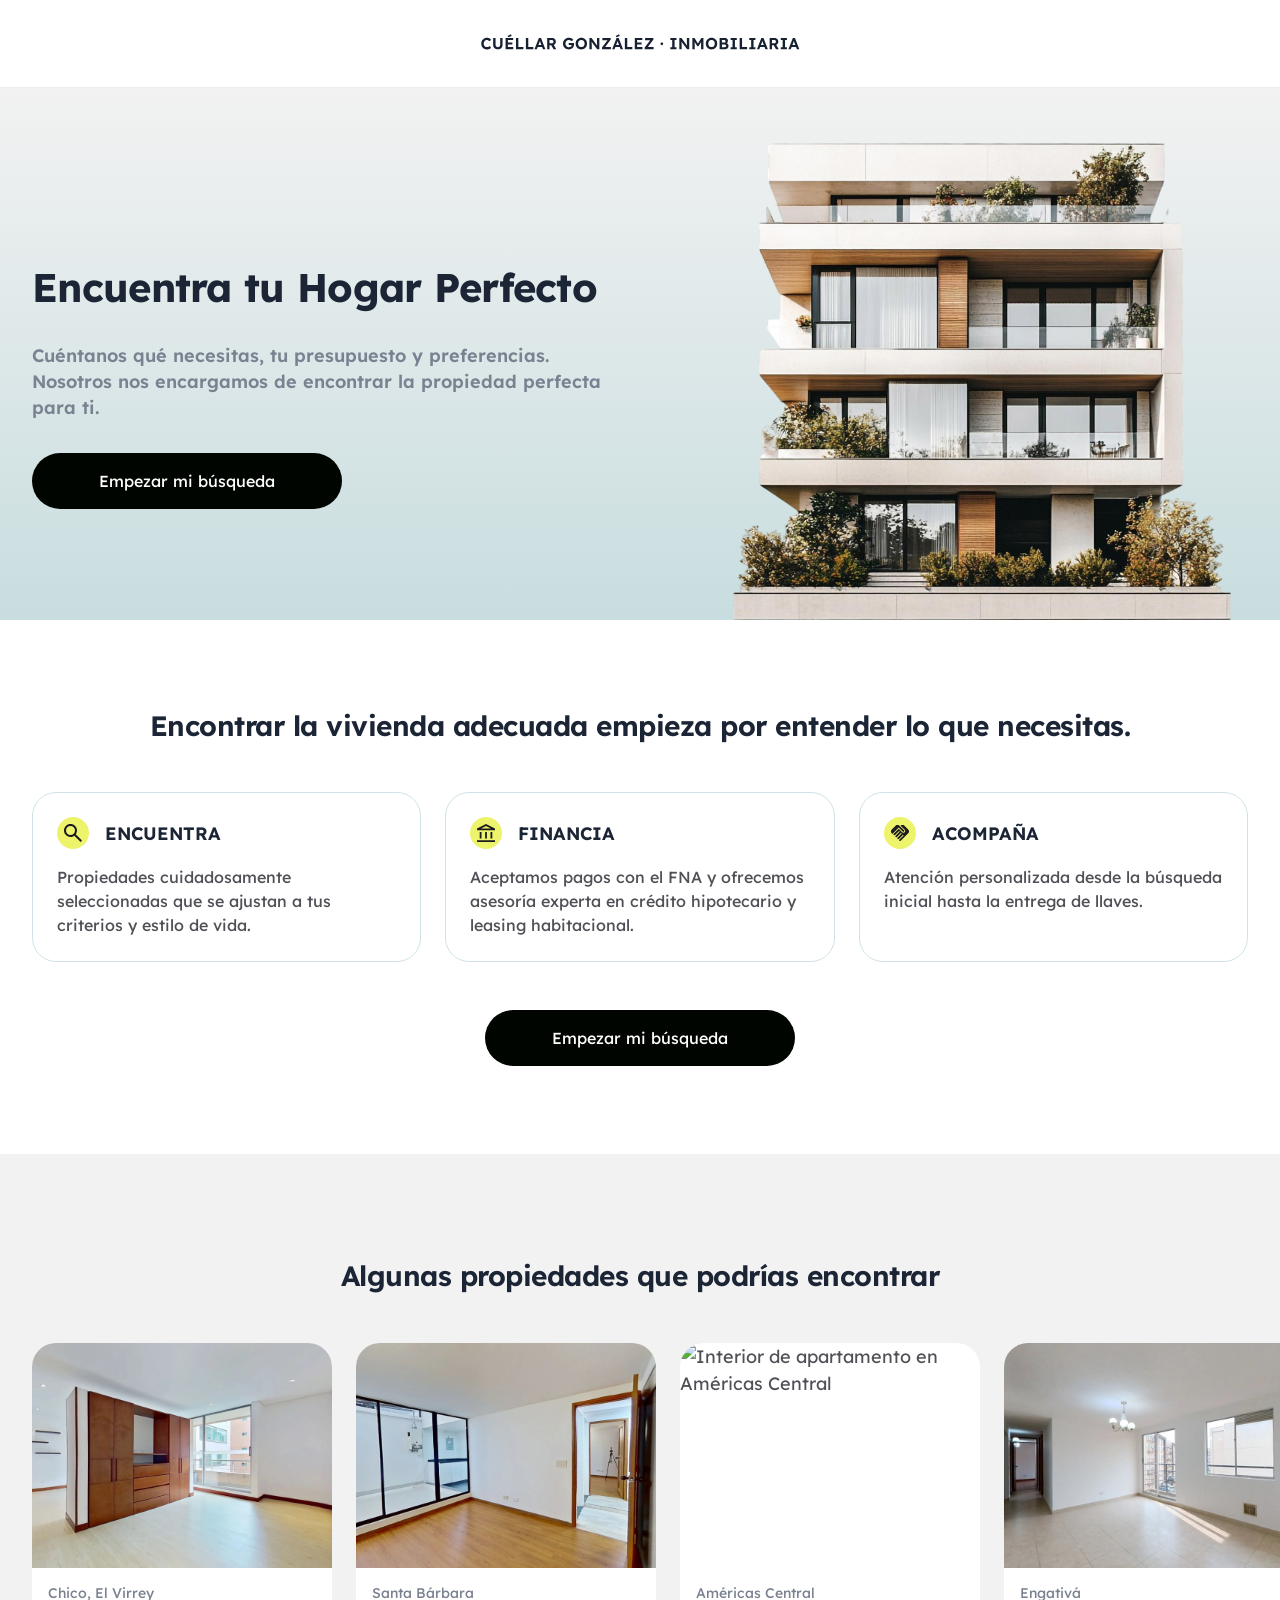
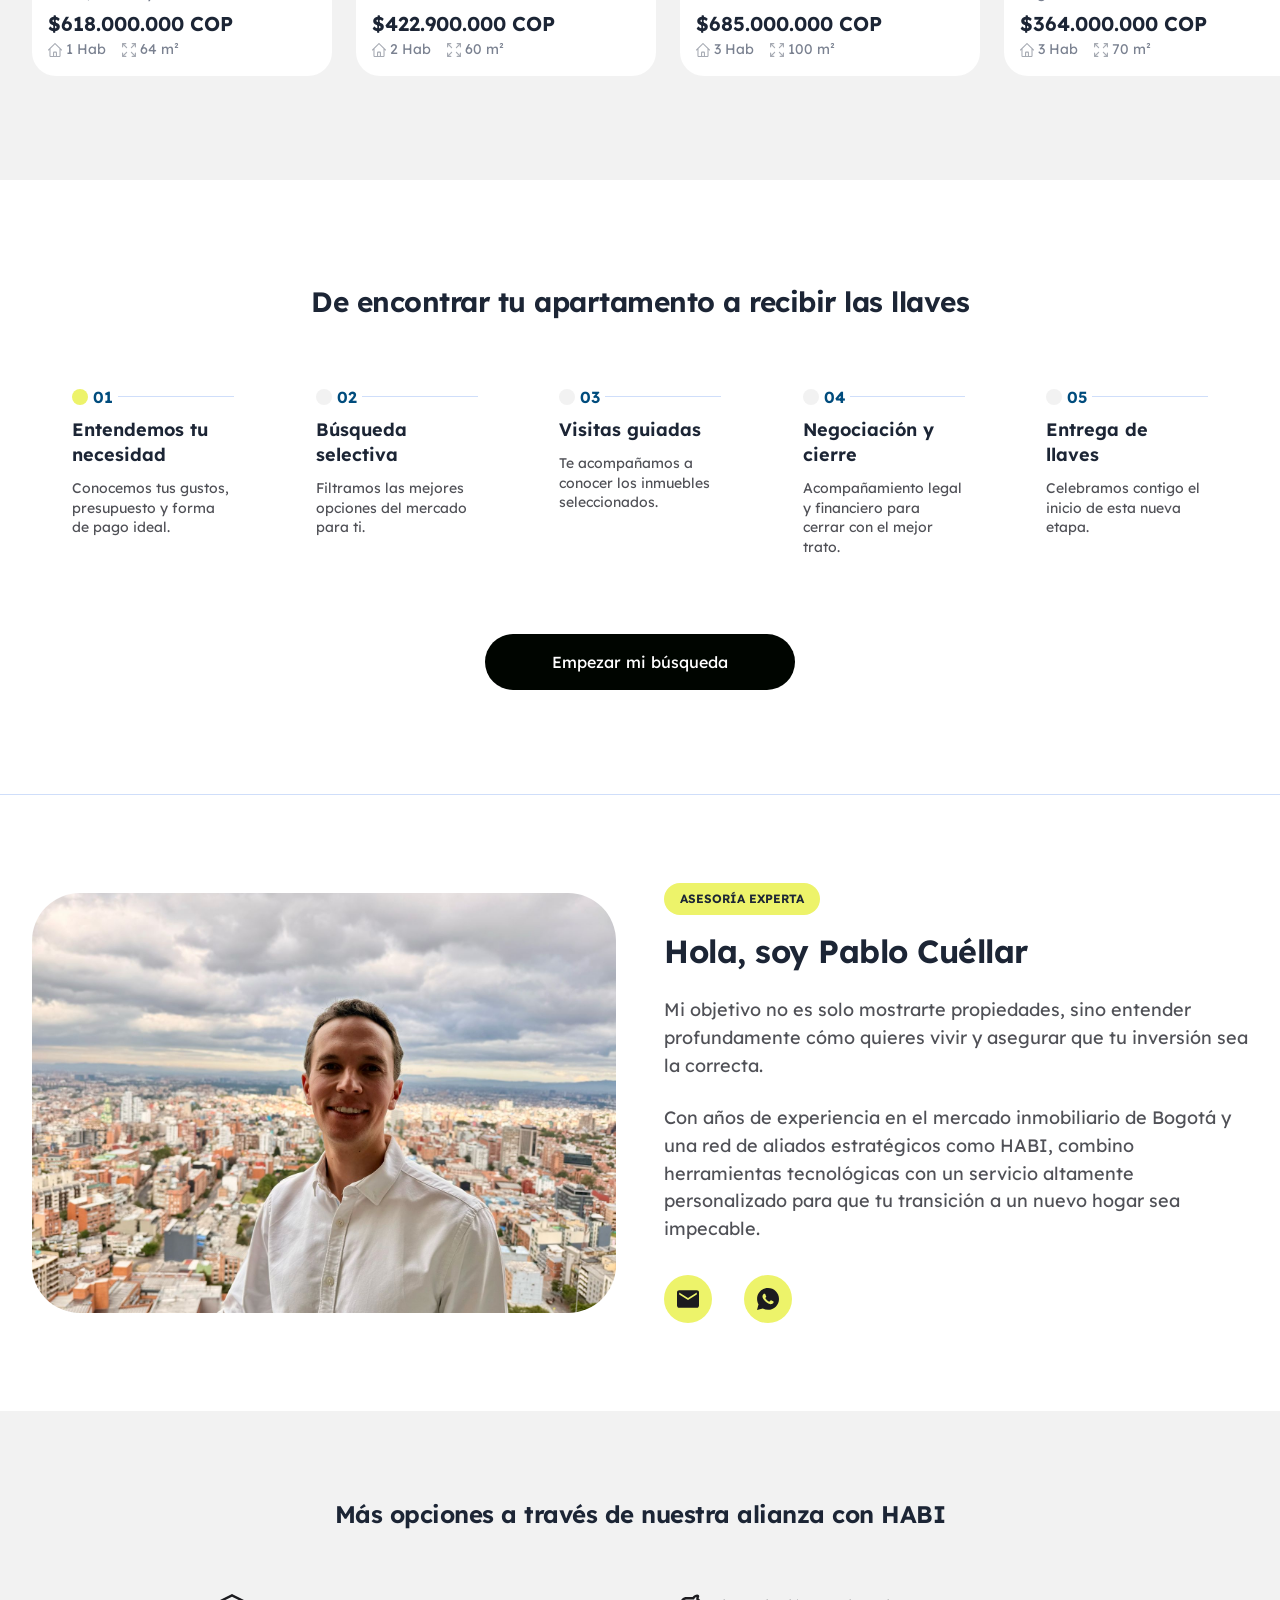
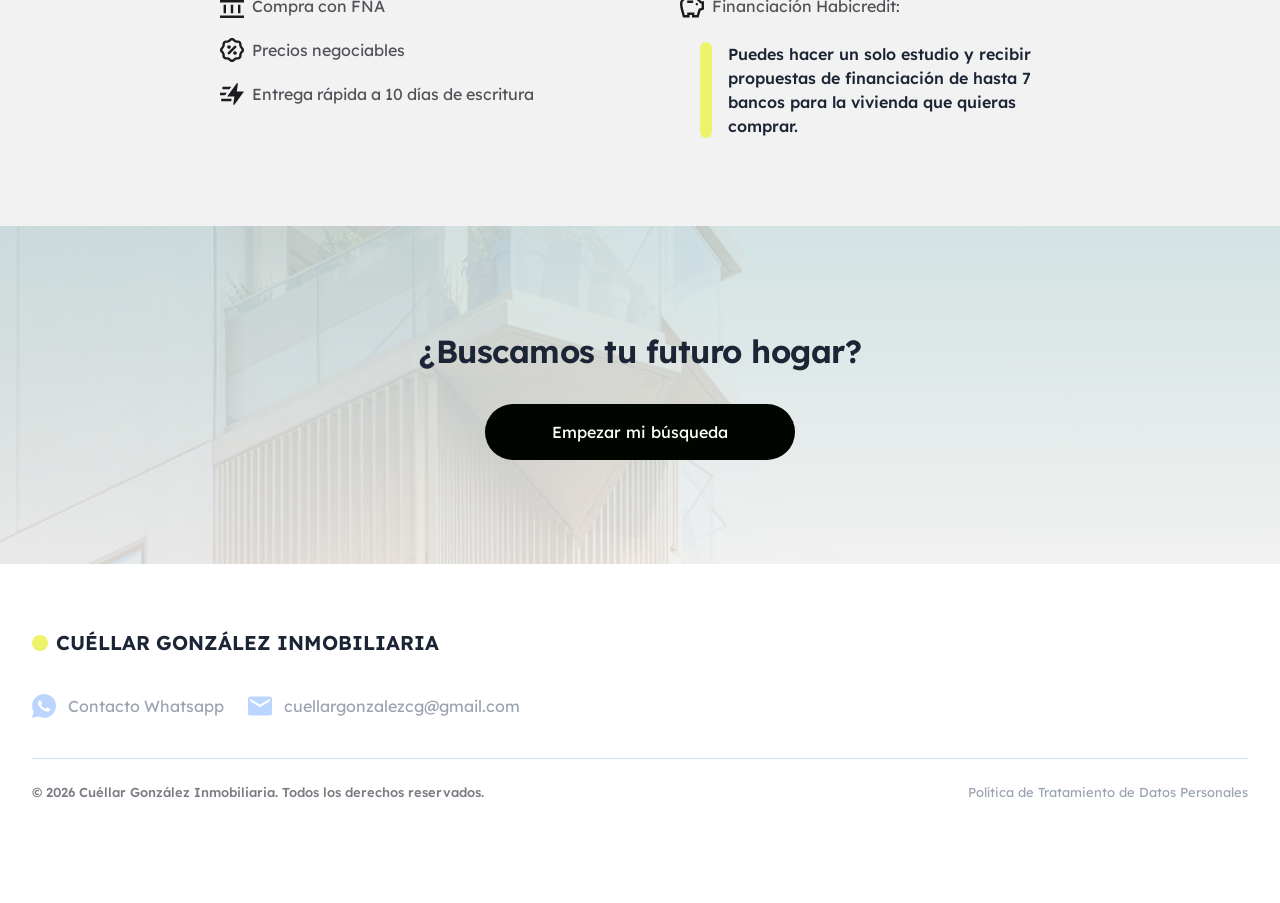
==== commit 1577a814: "Fix GA4 tag and contact links" ====
--- a/index.html
+++ b/index.html
@@ -1,6 +1,15 @@
 <!DOCTYPE html>
 <html lang="es">
 <head>
+  <!-- Google tag (gtag.js). Disable automatic Form interactions and Outbound clicks
+       in this GA4 stream: explicit events below avoid duplicates and contact URLs. -->
+  <script async src="https://www.googletagmanager.com/gtag/js?id=G-E1ZBPVG4W3"></script>
+  <script>
+    window.dataLayer = window.dataLayer || [];
+    function gtag(){dataLayer.push(arguments);}
+    gtag('js', new Date());
+    gtag('config', 'G-E1ZBPVG4W3');
+  </script>
   <meta charset="UTF-8">
   <meta name="viewport" content="width=device-width, initial-scale=1.0">
   <title>Cuéllar González · Inmobiliaria</title>
@@ -11,7 +20,7 @@
   <main id="inicio">
     <section class="hero" aria-labelledby="hero-title">
       <div class="container hero-layout">
-        <div class="hero-copy"><h1 id="hero-title">Encuentra tu Hogar Perfecto</h1><p>Cuéntanos qué necesitas, tu presupuesto y preferencias. Nosotros nos encargamos de encontrar la propiedad perfecta para ti.</p><button class="button" type="button" data-form-open>Empezar mi búsqueda</button></div>
+        <div class="hero-copy"><h1 id="hero-title">Encuentra tu Hogar Perfecto</h1><p>Cuéntanos qué necesitas, tu presupuesto y preferencias. Nosotros nos encargamos de encontrar la propiedad perfecta para ti.</p><button class="button" type="button" data-form-open data-cta-location="hero">Empezar mi búsqueda</button></div>
         <div class="hero-image"><img src="Assets/Images/Hero image.png" alt="Edificio de apartamentos con balcones y terrazas" width="819" height="854" fetchpriority="high"></div>
       </div>
     </section>
@@ -21,7 +30,7 @@
         <article class="card service-card"><h3><span class="icon-circle"><img class="icon " src="Assets/Icons/Search.svg" alt="" width="24" height="24"></span>ENCUENTRA</h3><p>Propiedades cuidadosamente seleccionadas que se ajustan a tus criterios y estilo de vida.</p></article>
         <article class="card service-card"><h3><span class="icon-circle"><img class="icon " src="Assets/Icons/Finance.svg" alt="" width="24" height="24"></span>FINANCIA</h3><p>Aceptamos pagos con el FNA y ofrecemos asesoría experta en crédito hipotecario y leasing habitacional.</p></article>
         <article class="card service-card"><h3><span class="icon-circle"><img class="icon " src="Assets/Icons/Support.svg" alt="" width="24" height="24"></span>ACOMPAÑA</h3><p>Atención personalizada desde la búsqueda inicial hasta la entrega de llaves.</p></article>
-      </div><div class="section-action"><button class="button" type="button" data-form-open>Empezar mi búsqueda</button></div>
+      </div><div class="section-action"><button class="button" type="button" data-form-open data-cta-location="services">Empezar mi búsqueda</button></div>
     </div></section>
     <section class="section properties" aria-labelledby="properties-title">
       <div class="container"><h2 id="properties-title">Algunas propiedades que podrías encontrar</h2></div>
@@ -41,12 +50,12 @@
         <li><span class="step-number" aria-hidden="true">03</span><div class="step-copy"><h3>Visitas guiadas</h3><p>Te acompañamos a conocer los inmuebles seleccionados.</p></div></li>
         <li><span class="step-number" aria-hidden="true">04</span><div class="step-copy"><h3>Negociación y cierre</h3><p>Acompañamiento legal y financiero para cerrar con el mejor trato.</p></div></li>
         <li><span class="step-number" aria-hidden="true">05</span><div class="step-copy"><h3>Entrega de llaves</h3><p>Celebramos contigo el inicio de esta nueva etapa.</p></div></li>
-      </ol><div class="section-action"><button class="button" type="button" data-form-open>Empezar mi búsqueda</button></div>
+      </ol><div class="section-action"><button class="button" type="button" data-form-open data-cta-location="journey">Empezar mi búsqueda</button></div>
     </div></section>
     <section class="section profile" aria-labelledby="profile-title"><div class="container profile-layout">
       <img class="portrait" src="Assets/Team/Foto_Pablo.jpeg" alt="Pablo Cuéllar con una vista de Bogotá al fondo" width="1600" height="1200">
       <div class="profile-copy"><span class="badge">ASESORÍA EXPERTA</span><h2 id="profile-title">Hola, soy Pablo Cuéllar</h2><p>Mi objetivo no es solo mostrarte propiedades, sino entender profundamente cómo quieres vivir y asegurar que tu inversión sea la correcta.</p><p>Con años de experiencia en el mercado inmobiliario de Bogotá y una red de aliados estratégicos como HABI, combino herramientas tecnológicas con un servicio altamente personalizado para que tu transición a un nuevo hogar sea impecable.</p>
-        <div class="contact-actions"><a class="icon-circle" href="mailto:Pablo.CuellarGonzalez@gmail.com" aria-label="Enviar correo a Pablo"><img class="icon " src="Assets/Icons/Email.svg" alt="" width="24" height="24"></a><button class="icon-circle" type="button" aria-label="Contacto Whatsapp"><img class="icon " src="Assets/Icons/Whatsapp.svg" alt="" width="24" height="24"></button></div>
+        <div class="contact-actions"><a class="icon-circle" href="mailto:cuellargonzalezcg@gmail.com" aria-label="Enviar correo a Pablo"><img class="icon " src="Assets/Icons/Email.svg" alt="" width="24" height="24"></a><a class="icon-circle" data-contact-event="whatsapp_click" aria-label="Contacto Whatsapp" href="https://wa.me/573503374712?text=Hola%20Pablo%2C%20vi%20la%20p%C3%A1gina%20de%20Cu%C3%A9llar%20Gonz%C3%A1lez%20y%20me%20gustar%C3%ADa%20recibir%20informaci%C3%B3n%20sobre%20apartamentos%20disponibles." target="_blank" rel="noopener"><img class="icon " src="Assets/Icons/Whatsapp.svg" alt="" width="24" height="24"></a></div>
       </div>
     </div></section>
     <section class="section alliance" aria-labelledby="alliance-title"><div class="container">
@@ -56,13 +65,13 @@
       </ul><div class="financing"><p><img class="icon " src="Assets/Icons/savings.svg" alt="" width="24" height="24">Financiación Habicredit:</p><p class="financing-detail">Puedes hacer un solo estudio y recibir propuestas de financiación de hasta 7 bancos para la vivienda que quieras comprar.</p></div></div>
     </div></section>
     <section class="final-cta" aria-labelledby="cta-title">
-      <div class="container"><h2 id="cta-title">¿Buscamos tu futuro hogar?</h2><button class="button" type="button" data-form-open>Empezar mi búsqueda</button></div>
+      <div class="container"><h2 id="cta-title">¿Buscamos tu futuro hogar?</h2><button class="button" type="button" data-form-open data-cta-location="final_cta">Empezar mi búsqueda</button></div>
     </section>
   </main>
   <footer class="site-footer"><div class="container">
     <p class="footer-brand">CUÉLLAR GONZÁLEZ<span class="desktop-brand"> INMOBILIARIA</span></p><p class="mobile-brand">Inmobiliaria &amp; Aliado HABI</p>
-    <div class="footer-contact"><button type="button"><img class="icon " src="Assets/Icons/Whatsapp.svg" alt="" width="24" height="24">Contacto Whatsapp</button><a href="mailto:Pablo.CuellarGonzalez@gmail.com"><img class="icon " src="Assets/Icons/Email.svg" alt="" width="24" height="24">Pablo.CuellarGonzalez@gmail.com</a></div>
-    <div class="footer-bottom"><p>© 2026 Cuéllar González Inmobiliaria. Todos los derechos reservados.</p><a href="Assets/Documents/Politica_Tratamiento_Datos_Persona_Natural_Agente_Inmobiliario.docx">Política de Tratamiento de Datos Personales</a></div>
+    <div class="footer-contact"><a data-contact-event="whatsapp_click" href="https://wa.me/573503374712?text=Hola%20Pablo%2C%20vi%20la%20p%C3%A1gina%20de%20Cu%C3%A9llar%20Gonz%C3%A1lez%20y%20me%20gustar%C3%ADa%20recibir%20informaci%C3%B3n%20sobre%20apartamentos%20disponibles." target="_blank" rel="noopener"><img class="icon " src="Assets/Icons/Whatsapp.svg" alt="" width="24" height="24">Contacto Whatsapp</a><a href="mailto:cuellargonzalezcg@gmail.com"><img class="icon " src="Assets/Icons/Email.svg" alt="" width="24" height="24">cuellargonzalezcg@gmail.com</a></div>
+    <div class="footer-bottom"><p>© 2026 Cuéllar González Inmobiliaria. Todos los derechos reservados.</p><a href="Assets/Documents/Politica_Tratamiento_Datos_Persona_Natural_Agente_Inmobiliario.pdf">Política de Tratamiento de Datos Personales</a></div>
   </div></footer>
   <dialog class="form-overlay" id="lead-form" aria-label="Encuentra tu casa perfecta">
     <header class="form-header">
@@ -95,11 +104,11 @@
             <div class="form-field"><label for="form-email">EMAIL</label><div class="form-input-wrap form-input-icon"><img src="Assets/Icons/Email.svg" alt="" width="16" height="16"><input id="form-email" name="email" type="email" placeholder="tu@email.com" autocomplete="email" required aria-describedby="form-email-error"></div><p class="form-error" id="form-email-error" hidden></p></div>
           </div>
           <div class="form-privacy"><p>Usaremos tus datos únicamente para contactarte sobre las opciones de vivienda que puedan interesarte.</p>
-            <div class="form-consent"><input id="form-consent" name="consent" type="checkbox" required aria-describedby="form-consent-error"><label for="form-consent">Autorizo de manera previa, expresa e informada el tratamiento de mis datos personales, de conformidad con la <a href="Assets/Documents/Politica_Tratamiento_Datos_Persona_Natural_Agente_Inmobiliario.docx" target="_blank" rel="noopener">Política de Tratamiento de Datos Personales</a>, para recibir asesoría comercial sobre propiedades inmobiliarias, programar visitas y recibir ofertas.</label></div>
+            <div class="form-consent"><input id="form-consent" name="consent" type="checkbox" required aria-describedby="form-consent-error"><label for="form-consent">Autorizo de manera previa, expresa e informada el tratamiento de mis datos personales, de conformidad con la <a href="Assets/Documents/Politica_Tratamiento_Datos_Persona_Natural_Agente_Inmobiliario.pdf" target="_blank" rel="noopener">Política de Tratamiento de Datos Personales</a>, para recibir asesoría comercial sobre propiedades inmobiliarias, programar visitas y recibir ofertas.</label></div>
             <p class="form-error" id="form-consent-error" hidden></p>
           </div>
           <p class="form-sr-only" id="form-validation-status" role="alert"></p>
-          <div class="form-contact-actions"><button class="button form-submit" type="submit">Quiero ver mis opciones</button></div>
+          <div class="form-contact-actions"><button class="button form-submit" type="submit" aria-describedby="form-submit-error">Quiero ver mis opciones</button><p class="form-error form-submit-error" id="form-submit-error" role="alert" tabindex="-1" hidden></p></div>
         </form>
       </section>
 
--- a/style.css
+++ b/style.css
@@ -181,6 +181,7 @@
   .footer-contact { align-items: flex-start; flex-direction: column; gap: 16px; margin-top: 36px; font-size: 14px; }
   .footer-contact .icon { width: 16px; height: 16px; }
   .footer-contact a { gap: 8px; overflow-wrap: anywhere; }
+  .footer-contact a[data-contact-event="whatsapp_click"] { gap: 12px; }
   .footer-bottom { flex-direction: column; gap: 20px; margin-top: 32px; padding-top: 20px; font-size: 14px; }
 }
 
@@ -436,3 +437,12 @@
   }
   .form-contact-actions .form-submit { margin-top: 0; }
 }
+
+/* Submission feedback is visible only while sending or after a failed attempt. */
+.form-submit:disabled { cursor: wait; opacity: .75; }
+.form-submit-error { width: min(310px, 100%); margin: 12px auto 0; }
+@media (max-width: 700px) {
+  .form-overlay[data-screen="contact"]:has(.form-submit-error:not([hidden])) {
+    scroll-padding-bottom: calc(180px + env(safe-area-inset-bottom, 0px));
+  }
+}
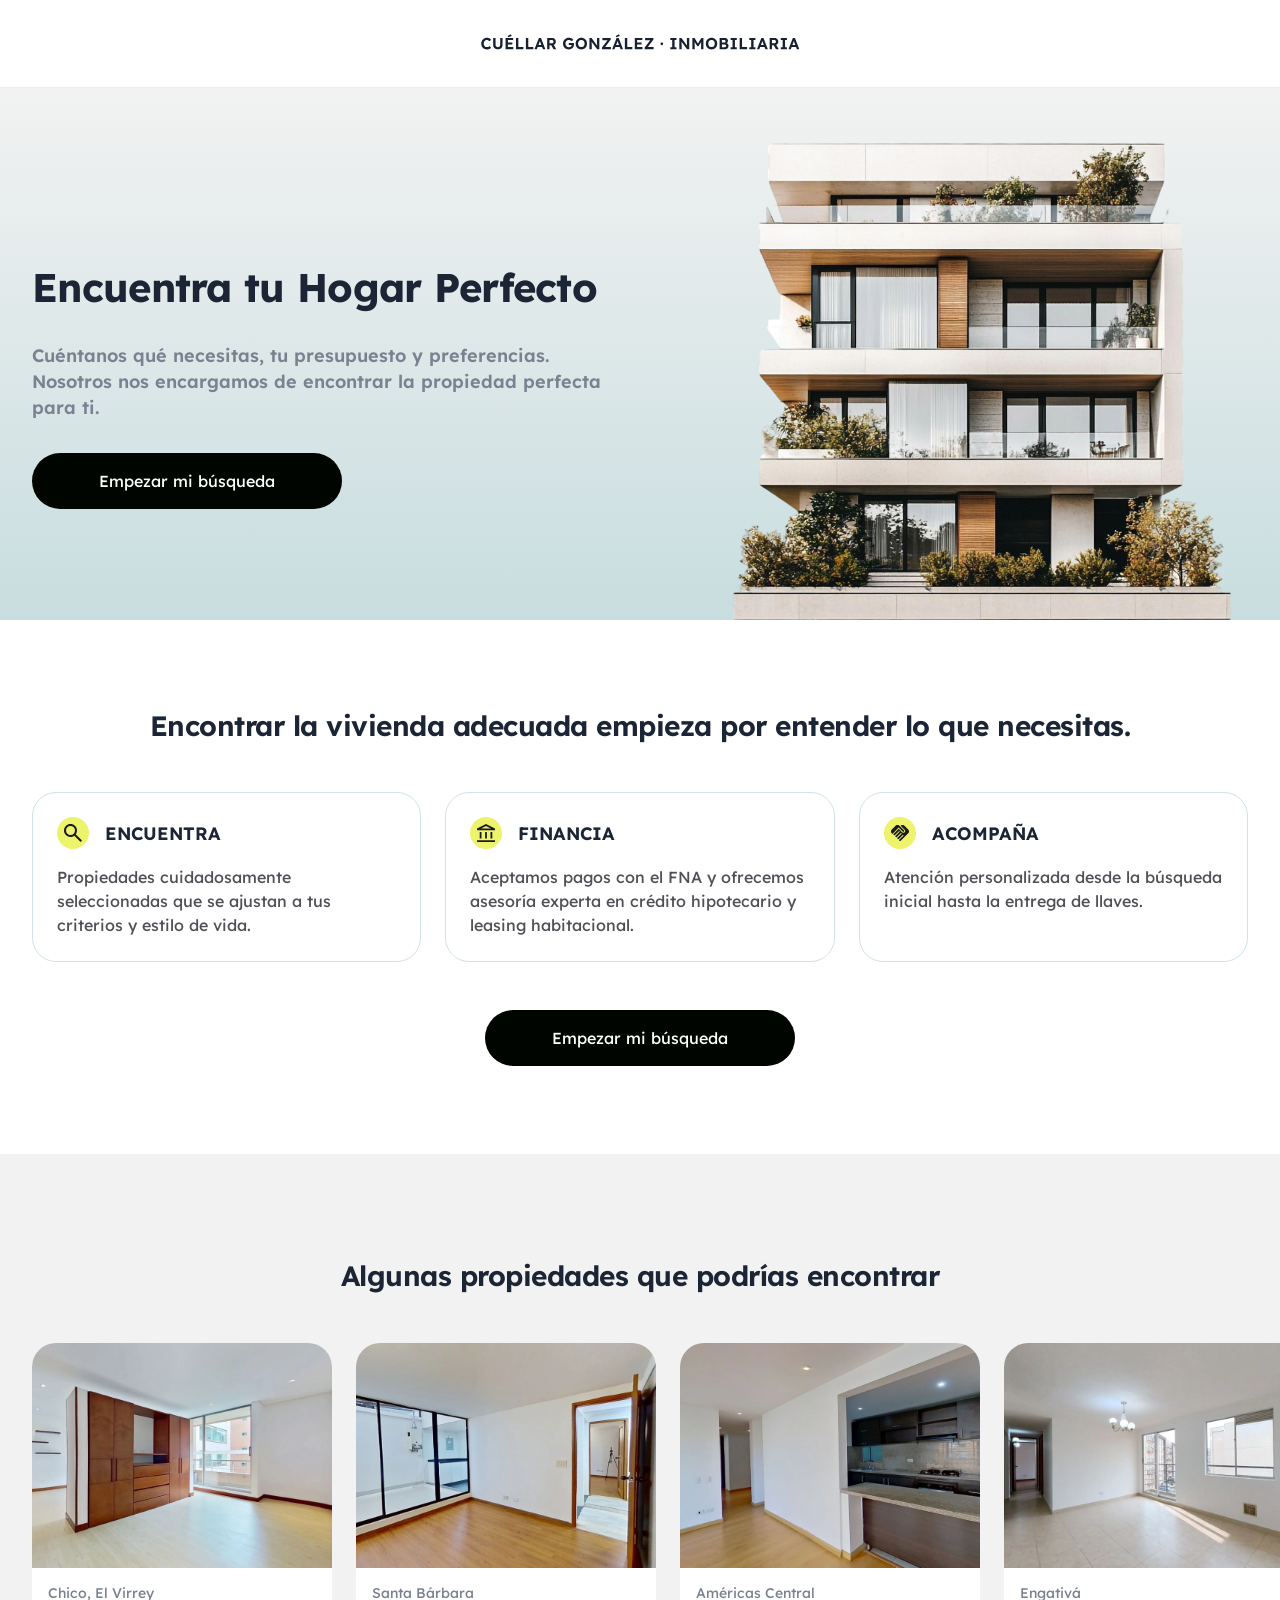
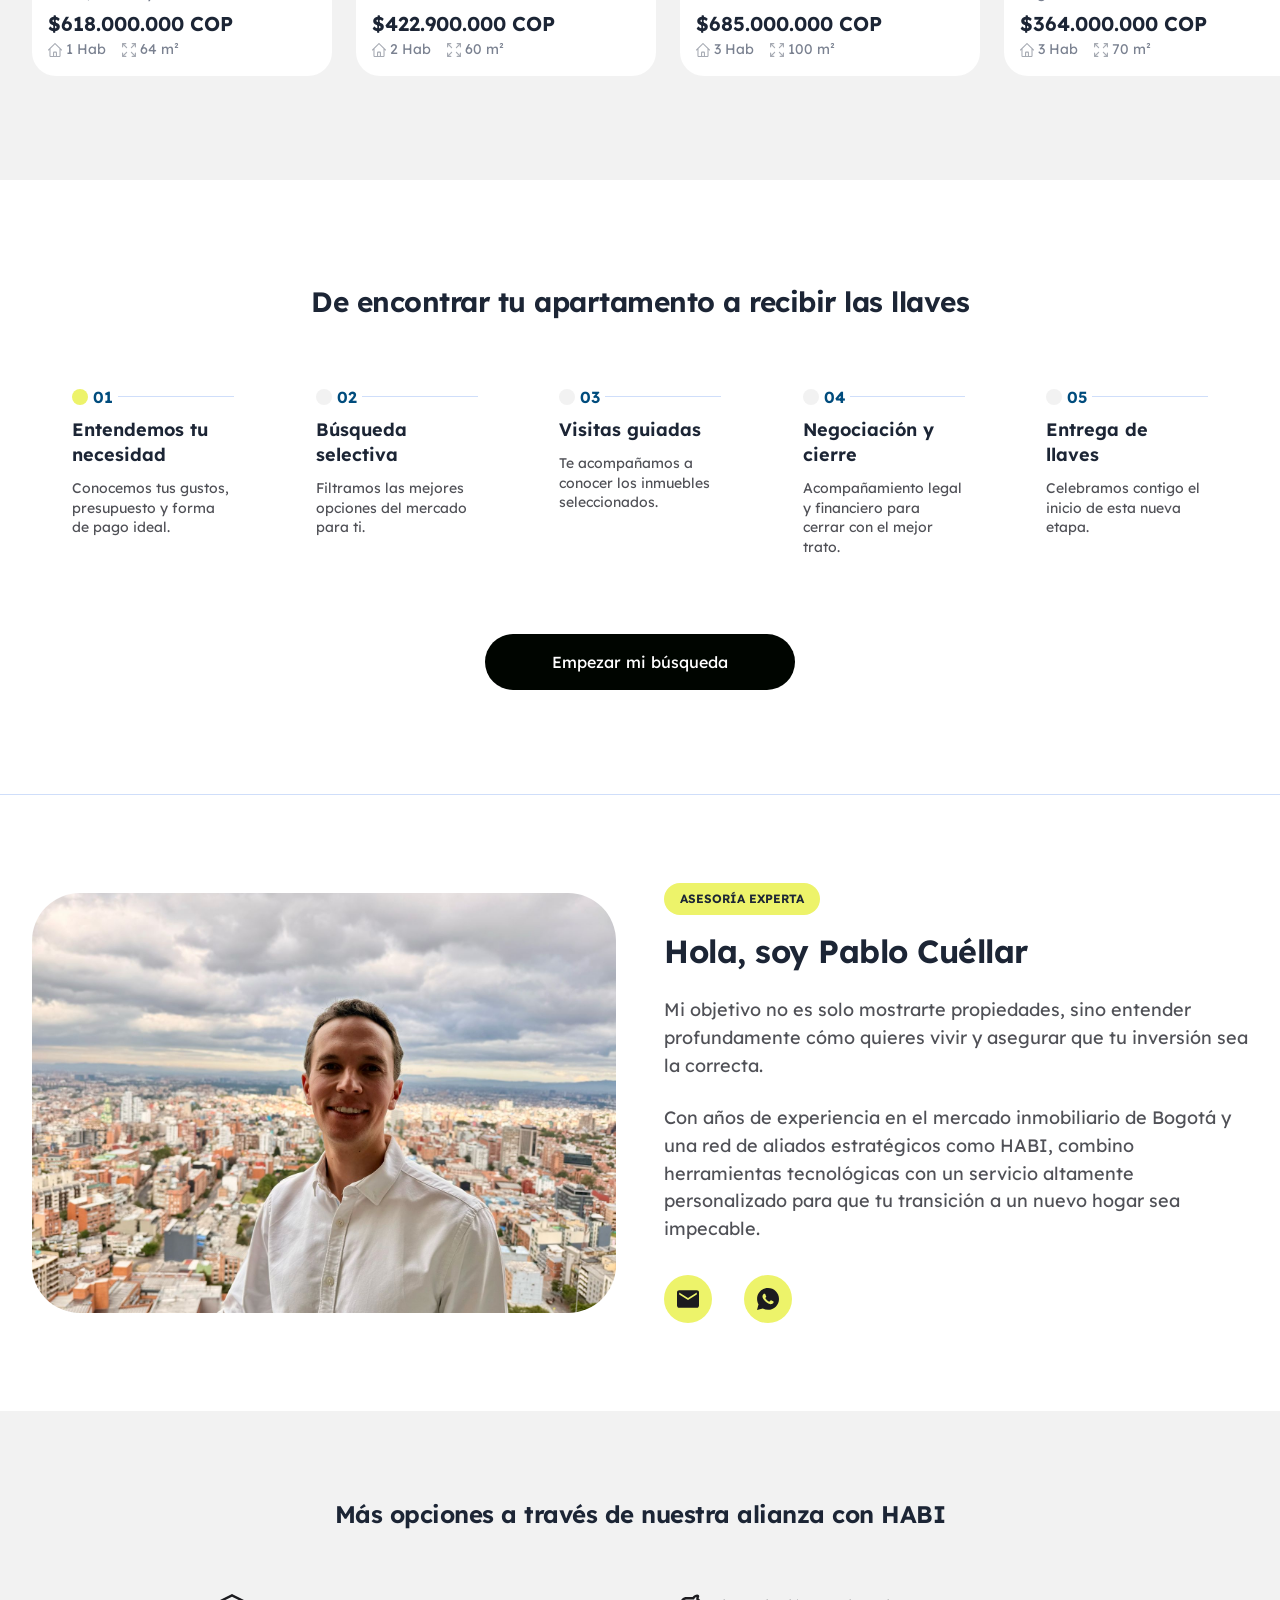
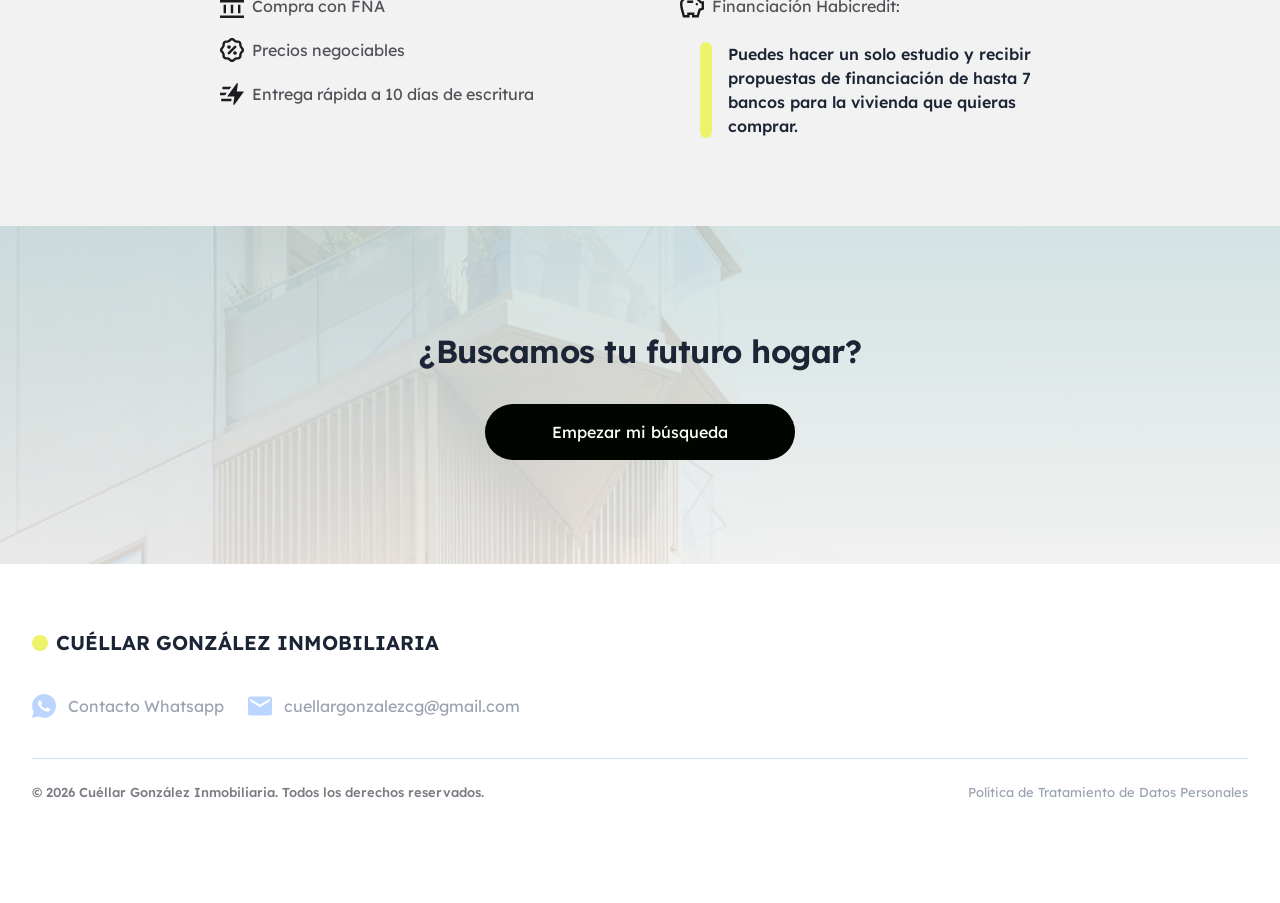
==== commit cd87306a: "Fix deployed asset path" ====
--- a/index.html
+++ b/index.html
@@ -37,7 +37,7 @@
       <div class="property-track" role="region" aria-label="Propiedades" tabindex="0">
         <article class="card property-card"><img class="property-image" src="Assets/Properties/aptoChico1.webp" alt="Interior de apartamento en Chico, El Virrey" width="2133" height="1200"><div class="property-body"><h3>Chico, El Virrey</h3><p class="property-price">$618.000.000 COP</p><p class="property-meta"><span><img class="icon " src="Assets/Icons/Habitaciones.svg" alt="" width="24" height="24">1 Hab</span><span><img class="icon " src="Assets/Icons/sq meters.svg" alt="" width="24" height="24">64 m²</span></p></div></article>
         <article class="card property-card"><img class="property-image" src="Assets/Properties/aptoSantaBarbara2.webp" alt="Interior de apartamento en Santa Bárbara" width="2133" height="1200"><div class="property-body"><h3>Santa Bárbara</h3><p class="property-price">$422.900.000 COP</p><p class="property-meta"><span><img class="icon " src="Assets/Icons/Habitaciones.svg" alt="" width="24" height="24">2 Hab</span><span><img class="icon " src="Assets/Icons/sq meters.svg" alt="" width="24" height="24">60 m²</span></p></div></article>
-        <article class="card property-card"><img class="property-image" src="Assets/Properties/aptoAméricasCentral3.webp" alt="Interior de apartamento en Américas Central" width="2133" height="1200"><div class="property-body"><h3>Américas Central</h3><p class="property-price">$685.000.000 COP</p><p class="property-meta"><span><img class="icon " src="Assets/Icons/Habitaciones.svg" alt="" width="24" height="24">3 Hab</span><span><img class="icon " src="Assets/Icons/sq meters.svg" alt="" width="24" height="24">100 m²</span></p></div></article>
+        <article class="card property-card"><img class="property-image" src="Assets/Properties/aptoAméricasCentral3.webp" alt="Interior de apartamento en Américas Central" width="2133" height="1200"><div class="property-body"><h3>Américas Central</h3><p class="property-price">$685.000.000 COP</p><p class="property-meta"><span><img class="icon " src="Assets/Icons/Habitaciones.svg" alt="" width="24" height="24">3 Hab</span><span><img class="icon " src="Assets/Icons/sq meters.svg" alt="" width="24" height="24">100 m²</span></p></div></article>
         <article class="card property-card"><img class="property-image" src="Assets/Properties/aptoEnagtiva4.webp" alt="Interior de apartamento en Engativá" width="2133" height="1200"><div class="property-body"><h3>Engativá</h3><p class="property-price">$364.000.000 COP</p><p class="property-meta"><span><img class="icon " src="Assets/Icons/Habitaciones.svg" alt="" width="24" height="24">3 Hab</span><span><img class="icon " src="Assets/Icons/sq meters.svg" alt="" width="24" height="24">70 m²</span></p></div></article>
         <article class="card property-card"><img class="property-image" src="Assets/Properties/aptoPlazaImperial5.webp" alt="Interior de apartamento en Plaza Imperial, Suba" width="2133" height="1200"><div class="property-body"><h3>Plaza Imperial / Suba</h3><p class="property-price">$227.000.000 COP</p><p class="property-meta"><span><img class="icon " src="Assets/Icons/Habitaciones.svg" alt="" width="24" height="24">3 Hab</span><span><img class="icon " src="Assets/Icons/sq meters.svg" alt="" width="24" height="24">46 m²</span></p></div></article>
       </div>
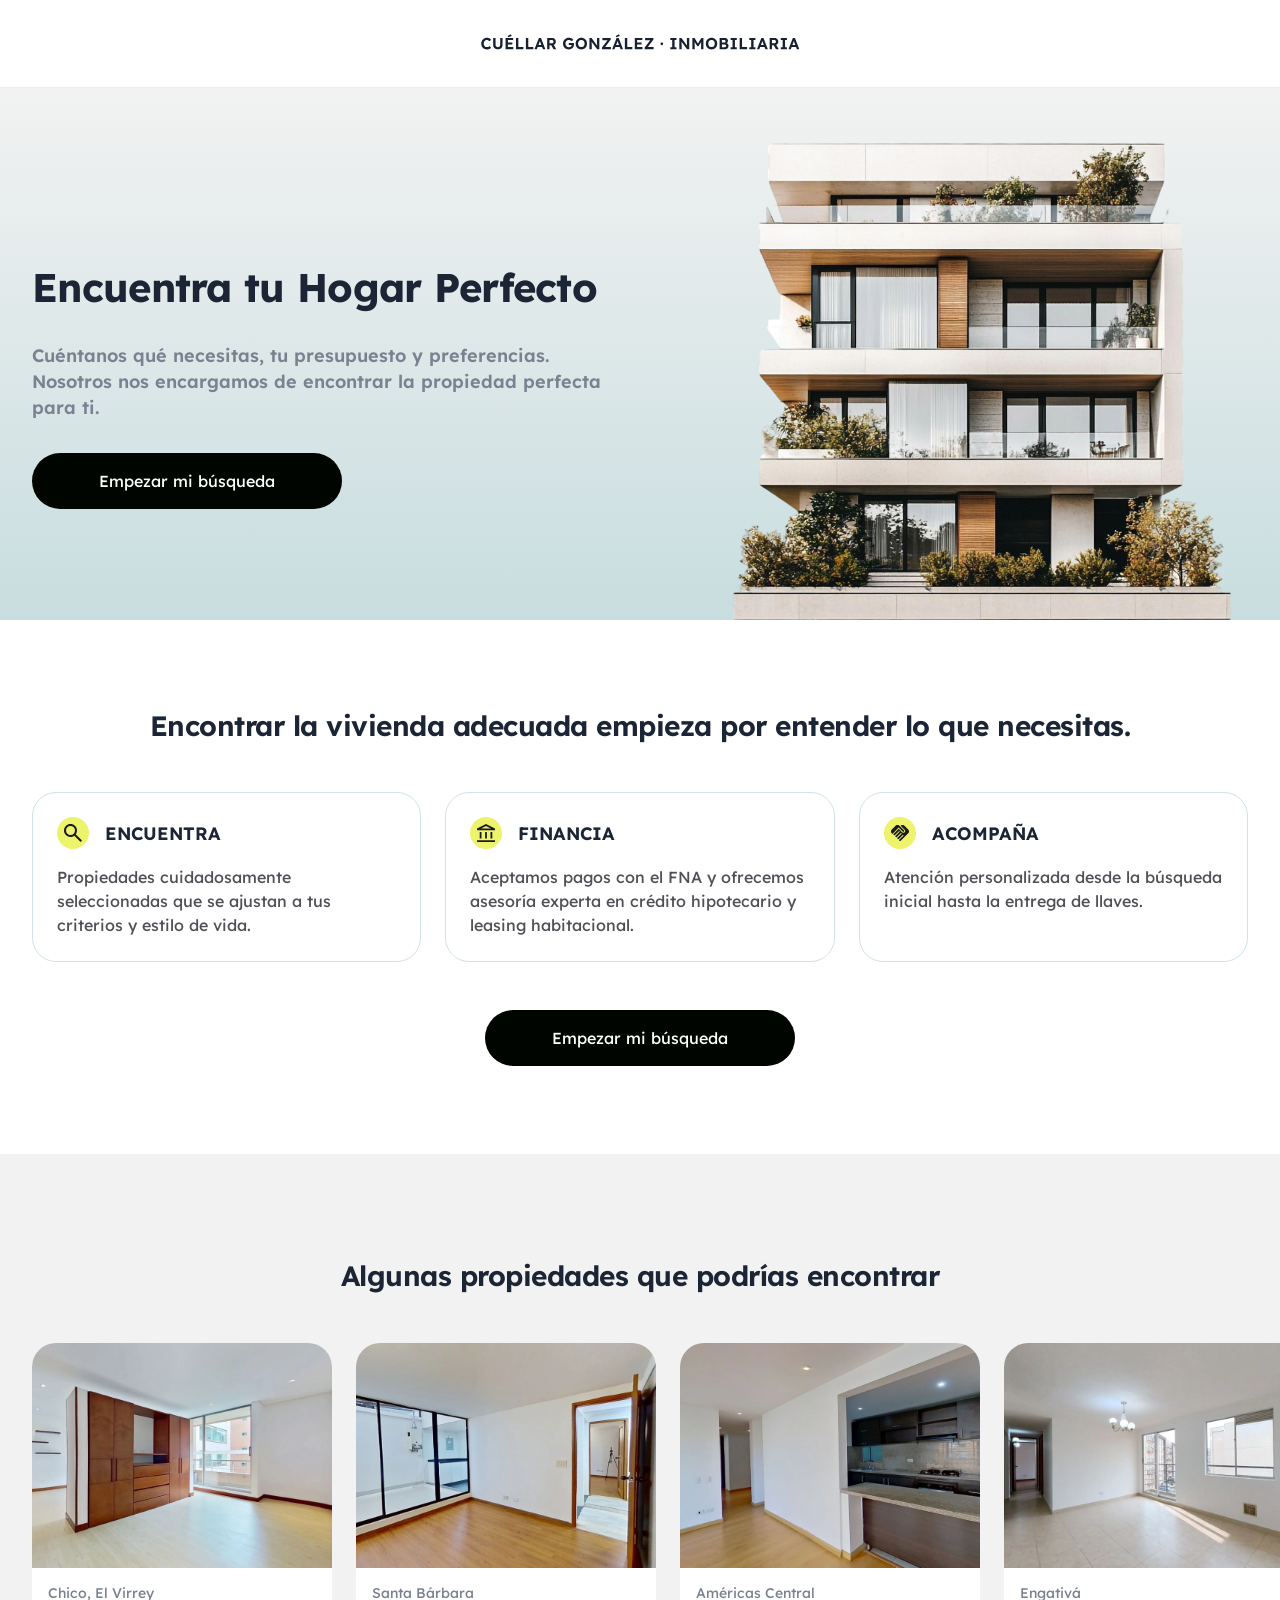
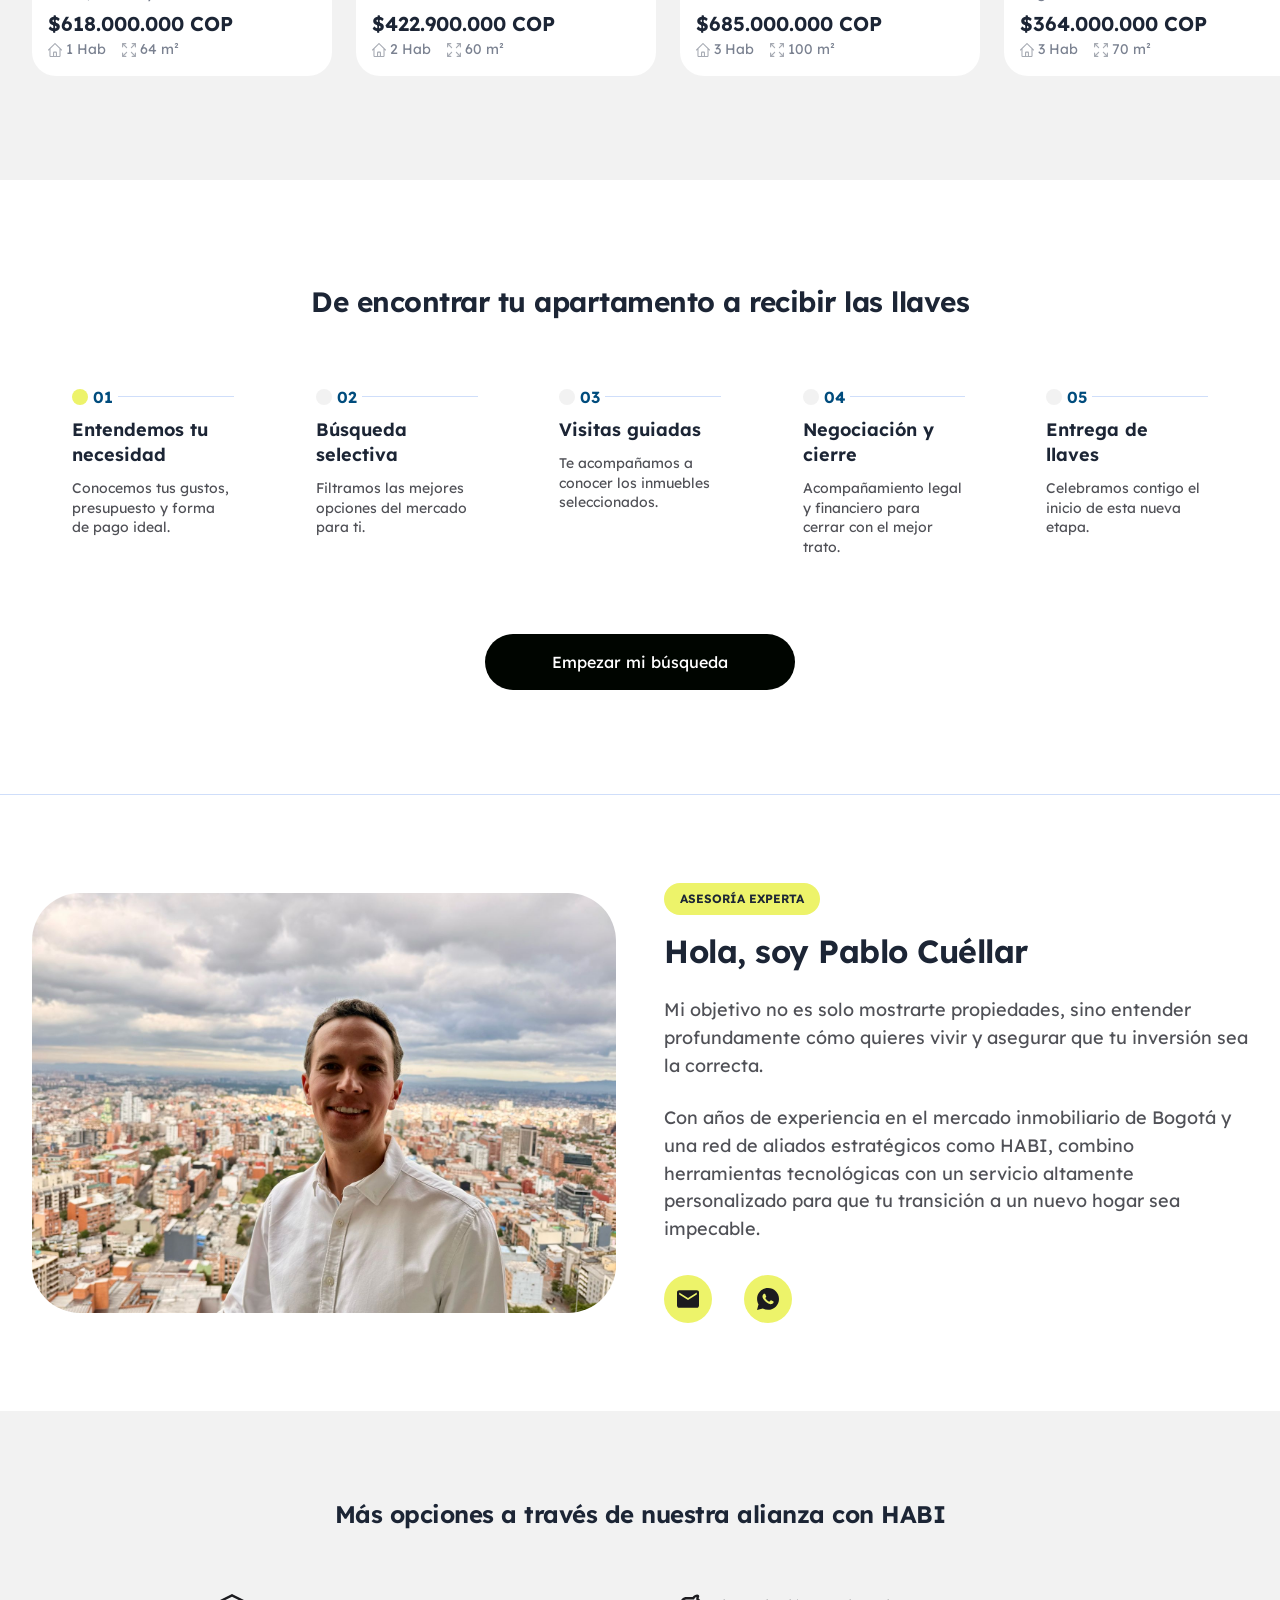
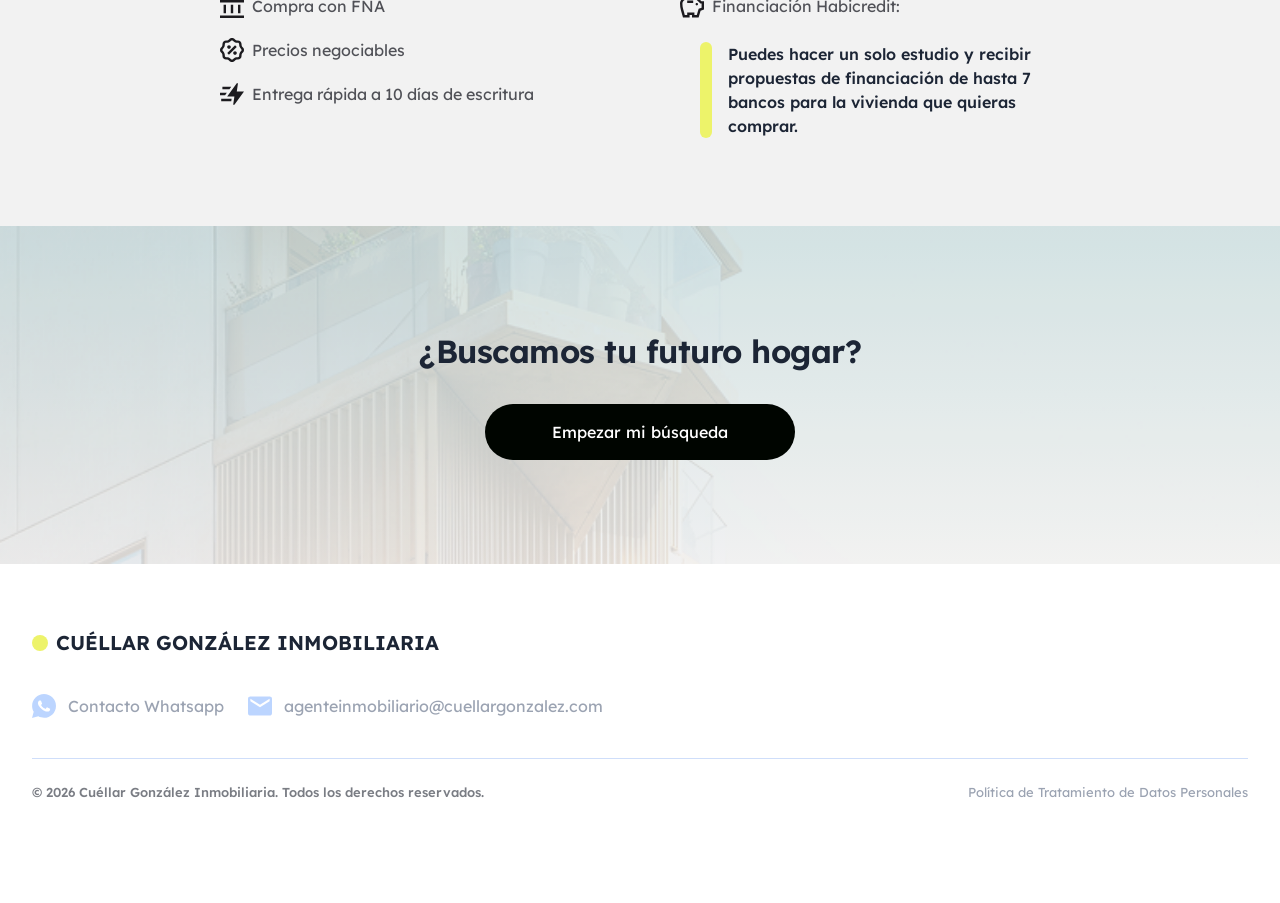
==== commit e816ec1f: "Finalize business email and privacy policy" ====
--- a/index.html
+++ b/index.html
@@ -55,7 +55,7 @@
     <section class="section profile" aria-labelledby="profile-title"><div class="container profile-layout">
       <img class="portrait" src="Assets/Team/Foto_Pablo.jpeg" alt="Pablo Cuéllar con una vista de Bogotá al fondo" width="1600" height="1200">
       <div class="profile-copy"><span class="badge">ASESORÍA EXPERTA</span><h2 id="profile-title">Hola, soy Pablo Cuéllar</h2><p>Mi objetivo no es solo mostrarte propiedades, sino entender profundamente cómo quieres vivir y asegurar que tu inversión sea la correcta.</p><p>Con años de experiencia en el mercado inmobiliario de Bogotá y una red de aliados estratégicos como HABI, combino herramientas tecnológicas con un servicio altamente personalizado para que tu transición a un nuevo hogar sea impecable.</p>
-        <div class="contact-actions"><a class="icon-circle" href="mailto:cuellargonzalezcg@gmail.com" aria-label="Enviar correo a Pablo"><img class="icon " src="Assets/Icons/Email.svg" alt="" width="24" height="24"></a><a class="icon-circle" data-contact-event="whatsapp_click" aria-label="Contacto Whatsapp" href="https://wa.me/573503374712?text=Hola%20Pablo%2C%20vi%20la%20p%C3%A1gina%20de%20Cu%C3%A9llar%20Gonz%C3%A1lez%20y%20me%20gustar%C3%ADa%20recibir%20informaci%C3%B3n%20sobre%20apartamentos%20disponibles." target="_blank" rel="noopener"><img class="icon " src="Assets/Icons/Whatsapp.svg" alt="" width="24" height="24"></a></div>
+        <div class="contact-actions"><a class="icon-circle" href="mailto:agenteinmobiliario@cuellargonzalez.com" aria-label="Enviar correo a Pablo"><img class="icon " src="Assets/Icons/Email.svg" alt="" width="24" height="24"></a><a class="icon-circle" data-contact-event="whatsapp_click" aria-label="Contacto Whatsapp" href="https://wa.me/573503374712?text=Hola%20Pablo%2C%20vi%20la%20p%C3%A1gina%20de%20Cu%C3%A9llar%20Gonz%C3%A1lez%20y%20me%20gustar%C3%ADa%20recibir%20informaci%C3%B3n%20sobre%20apartamentos%20disponibles." target="_blank" rel="noopener"><img class="icon " src="Assets/Icons/Whatsapp.svg" alt="" width="24" height="24"></a></div>
       </div>
     </div></section>
     <section class="section alliance" aria-labelledby="alliance-title"><div class="container">
@@ -70,8 +70,8 @@
   </main>
   <footer class="site-footer"><div class="container">
     <p class="footer-brand">CUÉLLAR GONZÁLEZ<span class="desktop-brand"> INMOBILIARIA</span></p><p class="mobile-brand">Inmobiliaria &amp; Aliado HABI</p>
-    <div class="footer-contact"><a data-contact-event="whatsapp_click" href="https://wa.me/573503374712?text=Hola%20Pablo%2C%20vi%20la%20p%C3%A1gina%20de%20Cu%C3%A9llar%20Gonz%C3%A1lez%20y%20me%20gustar%C3%ADa%20recibir%20informaci%C3%B3n%20sobre%20apartamentos%20disponibles." target="_blank" rel="noopener"><img class="icon " src="Assets/Icons/Whatsapp.svg" alt="" width="24" height="24">Contacto Whatsapp</a><a href="mailto:cuellargonzalezcg@gmail.com"><img class="icon " src="Assets/Icons/Email.svg" alt="" width="24" height="24">cuellargonzalezcg@gmail.com</a></div>
-    <div class="footer-bottom"><p>© 2026 Cuéllar González Inmobiliaria. Todos los derechos reservados.</p><a href="Assets/Documents/Politica_Tratamiento_Datos_Persona_Natural_Agente_Inmobiliario.pdf">Política de Tratamiento de Datos Personales</a></div>
+    <div class="footer-contact"><a data-contact-event="whatsapp_click" href="https://wa.me/573503374712?text=Hola%20Pablo%2C%20vi%20la%20p%C3%A1gina%20de%20Cu%C3%A9llar%20Gonz%C3%A1lez%20y%20me%20gustar%C3%ADa%20recibir%20informaci%C3%B3n%20sobre%20apartamentos%20disponibles." target="_blank" rel="noopener"><img class="icon " src="Assets/Icons/Whatsapp.svg" alt="" width="24" height="24">Contacto Whatsapp</a><a href="mailto:agenteinmobiliario@cuellargonzalez.com"><img class="icon " src="Assets/Icons/Email.svg" alt="" width="24" height="24">agenteinmobiliario@cuellargonzalez.com</a></div>
+    <div class="footer-bottom"><p>© 2026 Cuéllar González Inmobiliaria. Todos los derechos reservados.</p><a href="Assets/Documents/Politica_Tratamiento_Datos_Persona_Natural_Agente_Inmobiliario.pdf" target="_blank" rel="noopener noreferrer">Política de Tratamiento de Datos Personales</a></div>
   </div></footer>
   <dialog class="form-overlay" id="lead-form" aria-label="Encuentra tu casa perfecta">
     <header class="form-header">
@@ -104,7 +104,7 @@
             <div class="form-field"><label for="form-email">EMAIL</label><div class="form-input-wrap form-input-icon"><img src="Assets/Icons/Email.svg" alt="" width="16" height="16"><input id="form-email" name="email" type="email" placeholder="tu@email.com" autocomplete="email" required aria-describedby="form-email-error"></div><p class="form-error" id="form-email-error" hidden></p></div>
           </div>
           <div class="form-privacy"><p>Usaremos tus datos únicamente para contactarte sobre las opciones de vivienda que puedan interesarte.</p>
-            <div class="form-consent"><input id="form-consent" name="consent" type="checkbox" required aria-describedby="form-consent-error"><label for="form-consent">Autorizo de manera previa, expresa e informada el tratamiento de mis datos personales, de conformidad con la <a href="Assets/Documents/Politica_Tratamiento_Datos_Persona_Natural_Agente_Inmobiliario.pdf" target="_blank" rel="noopener">Política de Tratamiento de Datos Personales</a>, para recibir asesoría comercial sobre propiedades inmobiliarias, programar visitas y recibir ofertas.</label></div>
+            <div class="form-consent"><input id="form-consent" name="consent" type="checkbox" required aria-describedby="form-consent-error"><label for="form-consent">Autorizo de manera previa, expresa e informada el tratamiento de mis datos personales, de conformidad con la <a href="Assets/Documents/Politica_Tratamiento_Datos_Persona_Natural_Agente_Inmobiliario.pdf" target="_blank" rel="noopener noreferrer">Política de Tratamiento de Datos Personales</a>, para recibir asesoría comercial sobre propiedades inmobiliarias, programar visitas y recibir ofertas.</label></div>
             <p class="form-error" id="form-consent-error" hidden></p>
           </div>
           <p class="form-sr-only" id="form-validation-status" role="alert"></p>
